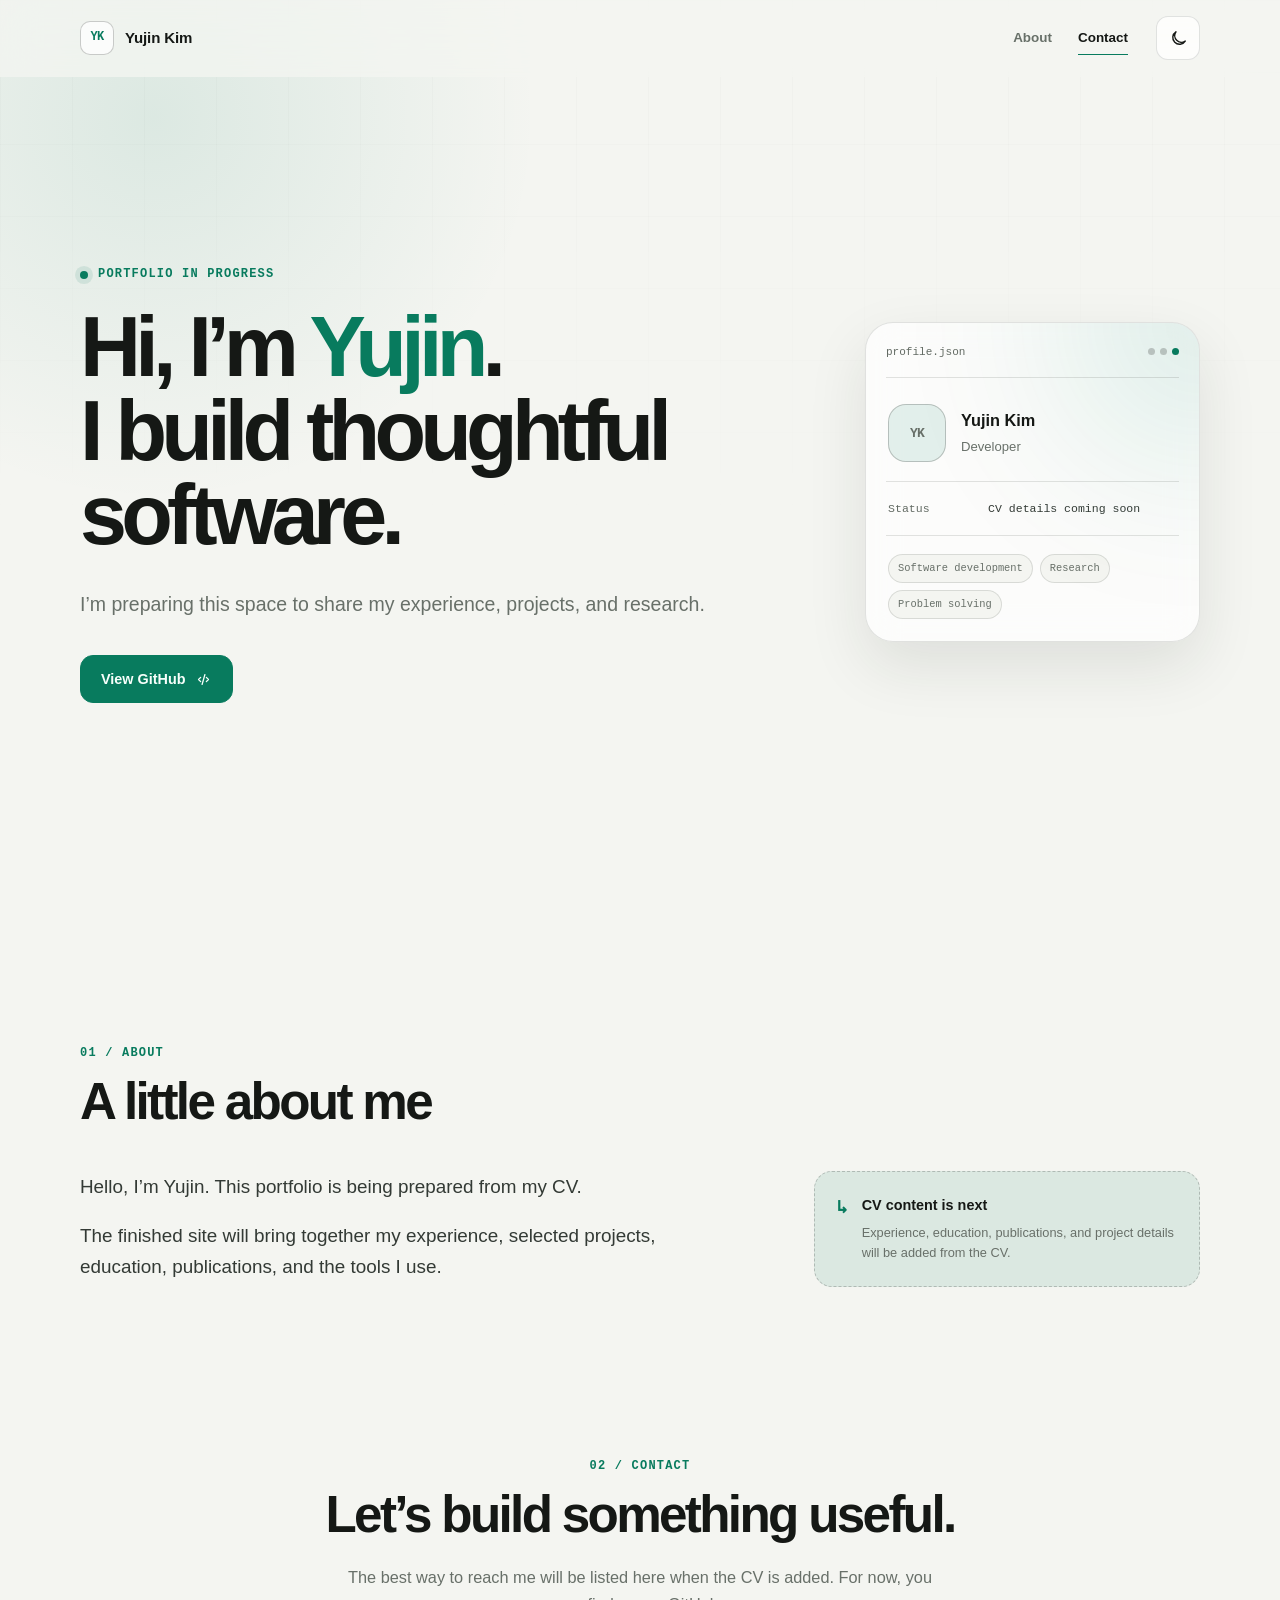
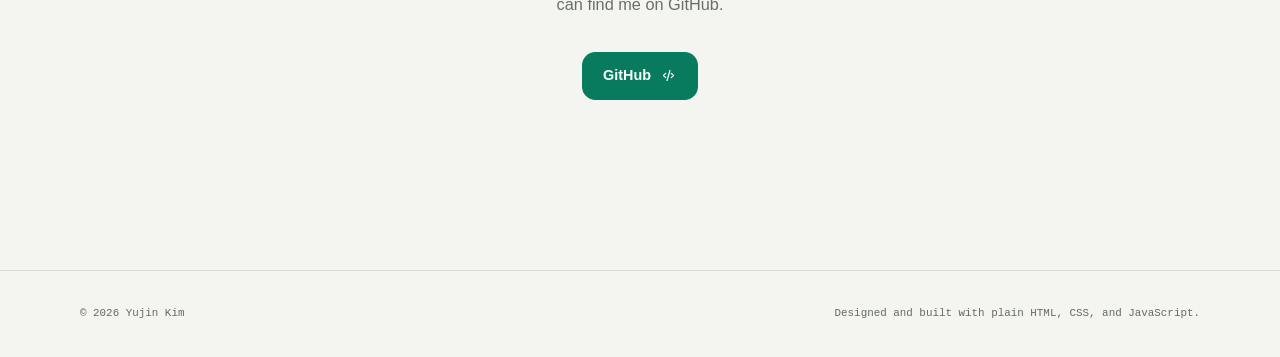
==== index.html @ a3bf61cd "Build responsive personal portfolio" ====
<!doctype html>
<html lang="en">
  <head>
    <meta charset="UTF-8" />
    <meta name="viewport" content="width=device-width, initial-scale=1" />
    <meta name="color-scheme" content="light dark" />
    <meta
      name="description"
      content="Yujin Kim's personal portfolio — experience, projects, and selected work."
    />
    <meta name="theme-color" content="#0b0d10" />
    <meta property="og:type" content="website" />
    <meta property="og:title" content="Yujin Kim — Developer Portfolio" />
    <meta
      property="og:description"
      content="Experience, projects, and selected work by Yujin Kim."
    />
    <link
      rel="canonical"
      href="https://kimyujin1005.github.io/"
    />
    <link rel="icon" href="assets/favicon.svg" type="image/svg+xml" />
    <link rel="alternate icon" href="assets/favicon.ico" sizes="any" />
    <link rel="stylesheet" href="styles.css" />
    <title>Yujin Kim — Developer Portfolio</title>

    <script>
      (() => {
        let savedTheme = null;
        try {
          savedTheme = localStorage.getItem("portfolio-theme");
        } catch {
          // Storage can be unavailable in strict privacy modes.
        }
        const systemTheme = window.matchMedia("(prefers-color-scheme: dark)").matches
          ? "dark"
          : "light";
        document.documentElement.dataset.theme = savedTheme || systemTheme;
      })();
    </script>
    <script src="content/profile.js" defer></script>
    <script src="script.js" defer></script>
  </head>

  <body>
    <a class="skip-link" href="#main-content">Skip to content</a>

    <header class="site-header" data-header>
      <nav class="nav shell" aria-label="Primary navigation">
        <a class="brand" href="#top" aria-label="Go to the top">
          <span class="brand-mark" aria-hidden="true" data-initials>YK</span>
          <span class="brand-name" data-name>Yujin Kim</span>
        </a>

        <div class="nav-desktop" aria-label="Page sections" data-nav-desktop></div>

        <div class="nav-actions">
          <button
            class="icon-button theme-toggle"
            type="button"
            aria-label="Switch color theme"
            title="Switch color theme"
            data-theme-toggle
          >
            <svg class="theme-icon theme-icon-sun" viewBox="0 0 24 24" aria-hidden="true">
              <circle cx="12" cy="12" r="3.5"></circle>
              <path d="M12 2v2M12 20v2M4.93 4.93l1.42 1.42M17.66 17.66l1.41 1.41M2 12h2M20 12h2M4.93 19.07l1.42-1.42M17.66 6.34l1.41-1.41"></path>
            </svg>
            <svg class="theme-icon theme-icon-moon" viewBox="0 0 24 24" aria-hidden="true">
              <path d="M20.5 15.2A8.4 8.4 0 0 1 8.8 3.5 8.5 8.5 0 1 0 20.5 15.2Z"></path>
            </svg>
          </button>

          <button
            class="icon-button menu-toggle"
            type="button"
            aria-expanded="false"
            aria-controls="mobile-menu"
            aria-label="Open menu"
            data-menu-toggle
          >
            <span></span>
            <span></span>
          </button>
        </div>
      </nav>

      <div class="mobile-menu" id="mobile-menu" data-mobile-menu hidden>
        <nav class="mobile-menu-inner shell" aria-label="Mobile navigation" data-nav-mobile></nav>
      </div>
    </header>

    <main id="main-content">
      <section class="hero shell" id="top" aria-labelledby="hero-title">
        <div class="hero-copy reveal">
          <p class="eyebrow"><span class="status-dot" aria-hidden="true"></span><span data-status>Portfolio in progress</span></p>
          <h1 id="hero-title">
            Hi, I’m <span class="accent" data-first-name>Yujin</span>.<br />
            <span data-headline>I build thoughtful software.</span>
          </h1>
          <p class="hero-intro" data-intro>
            I’m preparing this space to share my experience, projects, and research.
          </p>
          <div class="hero-actions" data-hero-actions></div>
        </div>

        <aside class="profile-card reveal" aria-label="Quick profile">
          <div class="profile-card-topline">
            <span>profile.json</span>
            <span class="window-dots" aria-hidden="true"><i></i><i></i><i></i></span>
          </div>
          <div class="profile-identity">
            <div class="avatar-shell" data-avatar-shell>
              <img data-avatar alt="" />
              <span class="avatar-monogram" data-initials>YK</span>
            </div>
            <div>
              <strong data-name>Yujin Kim</strong>
              <span data-role>Developer</span>
            </div>
          </div>
          <dl class="profile-facts" data-profile-facts></dl>
          <div class="profile-stack" data-focus-list></div>
        </aside>
      </section>

      <section class="section shell reveal" id="about" aria-labelledby="about-title">
        <div class="section-heading">
          <p class="section-index">01 / About</p>
          <h2 id="about-title">A little about me</h2>
        </div>
        <div class="about-grid">
          <div class="prose" data-about></div>
          <div class="draft-card" data-draft-card>
            <span class="draft-card-icon" aria-hidden="true">↳</span>
            <div>
              <strong>CV content is next</strong>
              <p>Experience, education, publications, and project details will be added from the CV.</p>
            </div>
          </div>
        </div>
      </section>

      <section class="section shell reveal" id="experience" aria-labelledby="experience-title" data-optional-section hidden>
        <div class="section-heading">
          <p class="section-index">02 / Experience</p>
          <h2 id="experience-title">Where I’ve worked</h2>
        </div>
        <div class="timeline" data-experience></div>
      </section>

      <section class="section shell reveal" id="projects" aria-labelledby="projects-title" data-optional-section hidden>
        <div class="section-heading section-heading-row">
          <div>
            <p class="section-index">03 / Projects</p>
            <h2 id="projects-title">Selected work</h2>
          </div>
          <a class="text-link" data-all-projects hidden>View GitHub <span aria-hidden="true">↗</span></a>
        </div>
        <div class="project-grid" data-projects></div>
      </section>

      <section class="section shell reveal" id="skills" aria-labelledby="skills-title" data-optional-section hidden>
        <div class="section-heading">
          <p class="section-index">04 / Skills</p>
          <h2 id="skills-title">Tools I work with</h2>
        </div>
        <div class="skill-grid" data-skills></div>
      </section>

      <section class="section shell reveal" id="education" aria-labelledby="education-title" data-optional-section hidden>
        <div class="section-heading">
          <p class="section-index">05 / Education</p>
          <h2 id="education-title">Education</h2>
        </div>
        <div class="compact-list" data-education></div>
      </section>

      <section class="section shell reveal" id="publications" aria-labelledby="publications-title" data-optional-section hidden>
        <div class="section-heading">
          <p class="section-index">06 / Publications</p>
          <h2 id="publications-title">Publications</h2>
        </div>
        <ol class="publication-list" data-publications></ol>
      </section>

      <section class="section shell reveal" id="honors" aria-labelledby="honors-title" data-optional-section hidden>
        <div class="section-heading">
          <p class="section-index">07 / Honors</p>
          <h2 id="honors-title">Honors &amp; awards</h2>
        </div>
        <div class="compact-list" data-honors></div>
      </section>

      <section class="section contact-section shell reveal" id="contact" aria-labelledby="contact-title">
        <p class="section-index">08 / Contact</p>
        <h2 id="contact-title">Let’s build something useful.</h2>
        <p data-contact-copy>
          The best way to reach me will be listed here when the CV is added. For now, you can find me on GitHub.
        </p>
        <div class="contact-actions" data-contact-actions></div>
      </section>
    </main>

    <footer class="site-footer">
      <div class="shell footer-inner">
        <p>© <span data-year></span> <span data-name>Yujin Kim</span></p>
        <p>Designed and built with plain HTML, CSS, and JavaScript.</p>
      </div>
    </footer>

    <noscript>
      <div class="noscript-note">This portfolio needs JavaScript enabled to load its CV content.</div>
    </noscript>
  </body>
</html>
---- styles.css ----
:root {
  --bg: #f4f5f1;
  --bg-elevated: #ffffff;
  --surface: rgba(255, 255, 255, 0.72);
  --surface-hover: rgba(255, 255, 255, 0.96);
  --text: #151815;
  --text-soft: #333a35;
  --muted: #687069;
  --faint: #626a63;
  --border: rgba(21, 24, 21, 0.12);
  --border-strong: rgba(21, 24, 21, 0.22);
  --accent: #087b5e;
  --accent-soft: rgba(8, 123, 94, 0.1);
  --accent-contrast: #f7fffb;
  --header: rgba(244, 245, 241, 0.78);
  --shadow: 0 24px 60px rgba(26, 39, 32, 0.1);
  --shadow-soft: 0 12px 36px rgba(26, 39, 32, 0.07);
  --radius-lg: 28px;
  --radius-md: 18px;
  --radius-sm: 12px;
  --header-height: 76px;
  --shell: 1120px;
}

html[data-theme="dark"] {
  --bg: #0b0d10;
  --bg-elevated: #11151a;
  --surface: rgba(18, 22, 27, 0.74);
  --surface-hover: rgba(23, 28, 34, 0.96);
  --text: #f1f4ef;
  --text-soft: #d0d6cf;
  --muted: #969f98;
  --faint: #9ba59d;
  --border: rgba(241, 244, 239, 0.11);
  --border-strong: rgba(241, 244, 239, 0.2);
  --accent: #73dcad;
  --accent-soft: rgba(115, 220, 173, 0.11);
  --accent-contrast: #07130e;
  --header: rgba(11, 13, 16, 0.78);
  --shadow: 0 24px 70px rgba(0, 0, 0, 0.38);
  --shadow-soft: 0 14px 40px rgba(0, 0, 0, 0.24);
}

*,
*::before,
*::after {
  box-sizing: border-box;
}

html {
  scroll-behavior: smooth;
  scroll-padding-top: calc(var(--header-height) + 28px);
}

body {
  min-width: 320px;
  margin: 0;
  overflow-x: hidden;
  background:
    radial-gradient(circle at 12% 6%, var(--accent-soft), transparent 24rem),
    var(--bg);
  color: var(--text);
  font-family:
    Inter, ui-sans-serif, -apple-system, BlinkMacSystemFont, "Segoe UI", sans-serif;
  font-size: 16px;
  line-height: 1.65;
  text-rendering: optimizeLegibility;
  -webkit-font-smoothing: antialiased;
}

body::before {
  position: fixed;
  z-index: -1;
  inset: 0;
  background-image:
    linear-gradient(var(--border) 1px, transparent 1px),
    linear-gradient(90deg, var(--border) 1px, transparent 1px);
  background-size: 72px 72px;
  content: "";
  opacity: 0.17;
  pointer-events: none;
  -webkit-mask-image: linear-gradient(to bottom, black, transparent 64%);
  mask-image: linear-gradient(to bottom, black, transparent 64%);
}

button,
a {
  -webkit-tap-highlight-color: transparent;
}

button {
  color: inherit;
  font: inherit;
}

a {
  color: inherit;
}

img {
  display: block;
  max-width: 100%;
}

[hidden] {
  display: none !important;
}

::selection {
  background: var(--accent);
  color: var(--accent-contrast);
}

:focus-visible {
  outline: 3px solid var(--accent);
  outline-offset: 4px;
}

.shell {
  width: min(calc(100% - 48px), var(--shell));
  margin-inline: auto;
}

.skip-link {
  position: fixed;
  z-index: 1000;
  top: 12px;
  left: 12px;
  padding: 10px 14px;
  border-radius: 8px;
  background: var(--text);
  color: var(--bg);
  font-weight: 700;
  text-decoration: none;
  transform: translateY(-160%);
  transition: transform 160ms ease;
}

.skip-link:focus {
  transform: translateY(0);
}

.site-header {
  position: fixed;
  z-index: 100;
  top: 0;
  right: 0;
  left: 0;
  border-bottom: 1px solid transparent;
  background: var(--header);
  backdrop-filter: blur(18px) saturate(140%);
  transition:
    border-color 180ms ease,
    box-shadow 180ms ease;
}

.site-header.is-scrolled {
  border-color: var(--border);
  box-shadow: 0 8px 30px rgba(0, 0, 0, 0.04);
}

.nav {
  display: flex;
  height: var(--header-height);
  align-items: center;
  justify-content: space-between;
  gap: 28px;
}

.brand {
  display: inline-flex;
  min-width: max-content;
  align-items: center;
  gap: 11px;
  font-size: 0.94rem;
  font-weight: 760;
  letter-spacing: -0.01em;
  text-decoration: none;
}

.brand-mark {
  display: grid;
  width: 34px;
  height: 34px;
  place-items: center;
  border: 1px solid var(--border-strong);
  border-radius: 10px;
  background: var(--surface);
  color: var(--accent);
  font-family: "SFMono-Regular", Consolas, "Liberation Mono", monospace;
  font-size: 0.75rem;
  letter-spacing: -0.06em;
}

.nav-desktop {
  display: flex;
  margin-left: auto;
  align-items: center;
  gap: 26px;
}

.nav-link {
  position: relative;
  padding: 8px 0;
  color: var(--muted);
  font-size: 0.84rem;
  font-weight: 650;
  text-decoration: none;
  transition: color 160ms ease;
}

.nav-link::after {
  position: absolute;
  right: 0;
  bottom: 2px;
  left: 0;
  height: 1px;
  background: var(--accent);
  content: "";
  transform: scaleX(0);
  transition: transform 180ms ease;
}

.nav-link:hover,
.nav-link.is-active {
  color: var(--text);
}

.nav-link.is-active::after {
  transform: scaleX(1);
}

.nav-actions {
  display: flex;
  align-items: center;
  gap: 8px;
}

.icon-button {
  display: grid;
  width: 44px;
  height: 44px;
  flex: 0 0 auto;
  place-items: center;
  border: 1px solid var(--border);
  border-radius: 12px;
  background: var(--surface);
  cursor: pointer;
  transition:
    border-color 160ms ease,
    background 160ms ease,
    transform 160ms ease;
}

.icon-button:hover {
  border-color: var(--border-strong);
  background: var(--surface-hover);
  transform: translateY(-1px);
}

.theme-icon {
  width: 19px;
  height: 19px;
  fill: none;
  stroke: currentColor;
  stroke-linecap: round;
  stroke-linejoin: round;
  stroke-width: 1.8;
}

.theme-icon-sun,
html[data-theme="dark"] .theme-icon-moon {
  display: none;
}

html[data-theme="dark"] .theme-icon-sun {
  display: block;
}

.menu-toggle {
  display: none;
  align-content: center;
  gap: 6px;
}

.menu-toggle span {
  display: block;
  width: 18px;
  height: 1.5px;
  background: currentColor;
  transition: transform 180ms ease;
}

.menu-toggle[aria-expanded="true"] span:first-child {
  transform: translateY(3.75px) rotate(45deg);
}

.menu-toggle[aria-expanded="true"] span:last-child {
  transform: translateY(-3.75px) rotate(-45deg);
}

.mobile-menu {
  border-top: 1px solid var(--border);
  border-bottom: 1px solid var(--border);
  background: var(--bg-elevated);
}

.mobile-menu-inner {
  display: grid;
  padding-block: 14px 20px;
}

.mobile-menu .nav-link {
  display: flex;
  min-height: 46px;
  align-items: center;
  border-bottom: 1px solid var(--border);
  font-size: 0.95rem;
}

.mobile-menu .nav-link:last-child {
  border-bottom: 0;
}

.mobile-menu .nav-link::after {
  display: none;
}

.hero {
  display: grid;
  min-height: 100svh;
  padding-top: calc(var(--header-height) + 76px);
  padding-bottom: 88px;
  align-items: center;
  grid-template-columns: minmax(0, 1.35fr) minmax(310px, 0.65fr);
  gap: clamp(44px, 7vw, 100px);
}

.eyebrow,
.section-index {
  margin: 0;
  color: var(--accent);
  font-family: "SFMono-Regular", Consolas, "Liberation Mono", monospace;
  font-size: 0.75rem;
  font-weight: 700;
  letter-spacing: 0.1em;
  text-transform: uppercase;
}

.eyebrow {
  display: inline-flex;
  margin-bottom: 22px;
  align-items: center;
  gap: 10px;
}

.status-dot {
  position: relative;
  width: 8px;
  height: 8px;
  border-radius: 999px;
  background: var(--accent);
  box-shadow: 0 0 0 5px var(--accent-soft);
}

.hero h1 {
  max-width: 850px;
  margin: 0;
  font-size: clamp(3rem, 6.6vw, 6rem);
  font-weight: 720;
  letter-spacing: -0.068em;
  line-height: 0.99;
}

.accent {
  color: var(--accent);
}

.hero-intro {
  max-width: 650px;
  margin: 30px 0 0;
  color: var(--muted);
  font-size: clamp(1.03rem, 1.8vw, 1.22rem);
  line-height: 1.75;
}

.hero-actions,
.contact-actions {
  display: flex;
  margin-top: 34px;
  flex-wrap: wrap;
  gap: 12px;
}

.button {
  display: inline-flex;
  min-height: 48px;
  padding: 0 20px;
  align-items: center;
  justify-content: center;
  gap: 9px;
  border: 1px solid var(--accent);
  border-radius: 13px;
  background: var(--accent);
  color: var(--accent-contrast);
  font-size: 0.9rem;
  font-weight: 740;
  text-decoration: none;
  transition:
    transform 160ms ease,
    box-shadow 160ms ease,
    background 160ms ease;
}

.button:hover {
  box-shadow: 0 10px 26px var(--accent-soft);
  transform: translateY(-2px);
}

.button-secondary {
  border-color: var(--border-strong);
  background: var(--surface);
  color: var(--text);
}

.button svg,
.text-link svg,
.project-link svg {
  width: 17px;
  height: 17px;
  fill: none;
  stroke: currentColor;
  stroke-linecap: round;
  stroke-linejoin: round;
  stroke-width: 1.8;
}

.profile-card {
  position: relative;
  overflow: hidden;
  padding: 20px;
  border: 1px solid var(--border);
  border-radius: var(--radius-lg);
  background: var(--surface);
  box-shadow: var(--shadow);
  backdrop-filter: blur(16px);
}

.profile-card::before {
  position: absolute;
  top: -120px;
  right: -120px;
  width: 240px;
  height: 240px;
  border-radius: 50%;
  background: var(--accent);
  content: "";
  filter: blur(100px);
  opacity: 0.18;
}

.profile-card-topline {
  position: relative;
  display: flex;
  padding-bottom: 16px;
  align-items: center;
  justify-content: space-between;
  border-bottom: 1px solid var(--border);
  color: var(--faint);
  font-family: "SFMono-Regular", Consolas, "Liberation Mono", monospace;
  font-size: 0.69rem;
}

.window-dots {
  display: flex;
  gap: 5px;
}

.window-dots i {
  width: 7px;
  height: 7px;
  border-radius: 50%;
  background: var(--border-strong);
}

.window-dots i:last-child {
  background: var(--accent);
}

.profile-identity {
  position: relative;
  display: flex;
  padding: 25px 2px 20px;
  align-items: center;
  gap: 15px;
}

.avatar-shell {
  position: relative;
  display: grid;
  width: 58px;
  height: 58px;
  flex: 0 0 auto;
  overflow: hidden;
  place-items: center;
  border: 1px solid var(--border-strong);
  border-radius: 18px;
  background: var(--accent-soft);
}

.avatar-shell img {
  position: absolute;
  inset: 0;
  width: 100%;
  height: 100%;
  object-fit: cover;
}

.avatar-shell img:not([src]),
.avatar-shell img[src=""] {
  display: none;
}

.avatar-monogram {
  color: var(--accent);
  font-family: "SFMono-Regular", Consolas, "Liberation Mono", monospace;
  font-weight: 800;
  letter-spacing: -0.06em;
}

.avatar-shell.has-image .avatar-monogram {
  display: none;
}

.profile-identity strong,
.profile-identity span {
  display: block;
}

.profile-identity strong {
  font-size: 1.02rem;
}

.profile-identity > div > span {
  margin-top: 2px;
  color: var(--muted);
  font-size: 0.82rem;
}

.profile-facts {
  display: grid;
  margin: 0;
  padding: 17px 2px;
  border-top: 1px solid var(--border);
  border-bottom: 1px solid var(--border);
  gap: 9px;
}

.profile-fact {
  display: grid;
  grid-template-columns: 86px minmax(0, 1fr);
  gap: 14px;
  font-family: "SFMono-Regular", Consolas, "Liberation Mono", monospace;
  font-size: 0.72rem;
}

.profile-fact dt {
  color: var(--faint);
}

.profile-fact dd {
  margin: 0;
  overflow-wrap: anywhere;
  color: var(--text-soft);
}

.profile-stack {
  display: flex;
  padding: 18px 2px 2px;
  flex-wrap: wrap;
  gap: 7px;
}

.tag {
  display: inline-flex;
  padding: 5px 9px;
  border: 1px solid var(--border);
  border-radius: 999px;
  background: var(--bg);
  color: var(--muted);
  font-family: "SFMono-Regular", Consolas, "Liberation Mono", monospace;
  font-size: 0.65rem;
}

.section {
  padding-top: clamp(88px, 12vw, 144px);
}

.section-heading {
  margin-bottom: 42px;
}

.section-heading-row {
  display: flex;
  align-items: end;
  justify-content: space-between;
  gap: 24px;
}

.section-heading h2,
.contact-section h2 {
  margin: 10px 0 0;
  font-size: clamp(2rem, 4vw, 3.25rem);
  font-weight: 700;
  letter-spacing: -0.052em;
  line-height: 1.08;
}

.text-link,
.project-link {
  display: inline-flex;
  padding-block: 4px;
  align-items: center;
  gap: 5px;
  color: var(--text-soft);
  font-size: 0.85rem;
  font-weight: 700;
  text-underline-offset: 4px;
}

.text-link:hover,
.project-link:hover {
  color: var(--accent);
}

.about-grid {
  display: grid;
  grid-template-columns: minmax(0, 1.25fr) minmax(280px, 0.75fr);
  gap: clamp(34px, 7vw, 92px);
}

.prose {
  color: var(--text-soft);
  font-size: clamp(1.03rem, 1.8vw, 1.18rem);
}

.prose p {
  margin: 0 0 18px;
}

.prose p:last-child {
  margin-bottom: 0;
}

.draft-card {
  display: flex;
  height: fit-content;
  padding: 22px;
  border: 1px dashed var(--border-strong);
  border-radius: var(--radius-md);
  background: var(--accent-soft);
  gap: 14px;
}

.draft-card-icon {
  color: var(--accent);
  font-family: monospace;
  font-size: 1.15rem;
  font-weight: 800;
}

.draft-card strong {
  display: block;
  margin-bottom: 5px;
  font-size: 0.9rem;
}

.draft-card p {
  margin: 0;
  color: var(--muted);
  font-size: 0.8rem;
  line-height: 1.6;
}

.timeline {
  position: relative;
  display: grid;
  gap: 0;
}

.timeline::before {
  position: absolute;
  top: 12px;
  bottom: 12px;
  left: 152px;
  width: 1px;
  background: var(--border);
  content: "";
}

.timeline-item {
  position: relative;
  display: grid;
  padding: 0 0 54px;
  grid-template-columns: 128px minmax(0, 1fr);
  gap: 48px;
}

.timeline-item:last-child {
  padding-bottom: 0;
}

.timeline-date {
  padding-top: 4px;
  color: var(--faint);
  font-family: "SFMono-Regular", Consolas, "Liberation Mono", monospace;
  font-size: 0.72rem;
  text-align: right;
}

.timeline-content::before {
  position: absolute;
  top: 7px;
  left: 147px;
  width: 11px;
  height: 11px;
  border: 3px solid var(--bg);
  border-radius: 50%;
  background: var(--accent);
  box-shadow: 0 0 0 1px var(--accent);
  content: "";
}

.timeline-heading {
  display: flex;
  align-items: baseline;
  flex-wrap: wrap;
  gap: 7px;
}

.timeline-heading h3 {
  margin: 0;
  font-size: 1.08rem;
  letter-spacing: -0.02em;
}

.timeline-heading a {
  color: var(--accent);
  font-weight: 680;
  text-underline-offset: 4px;
}

.timeline-location {
  margin: 5px 0 0;
  color: var(--faint);
  font-size: 0.78rem;
}

.timeline-description {
  margin: 14px 0 0;
  color: var(--muted);
  font-size: 0.92rem;
}

.bullet-list {
  margin: 14px 0 0;
  padding: 0;
  list-style: none;
}

.bullet-list li {
  position: relative;
  margin-top: 7px;
  padding-left: 18px;
  color: var(--muted);
  font-size: 0.88rem;
}

.bullet-list li::before {
  position: absolute;
  top: 0;
  left: 0;
  color: var(--accent);
  content: "›";
  font-weight: 800;
}

.project-grid {
  display: grid;
  grid-template-columns: repeat(2, minmax(0, 1fr));
  gap: 18px;
}

.project-card {
  display: flex;
  min-height: 280px;
  padding: 26px;
  flex-direction: column;
  border: 1px solid var(--border);
  border-radius: var(--radius-md);
  background: var(--surface);
  box-shadow: var(--shadow-soft);
  transition:
    border-color 180ms ease,
    background 180ms ease,
    transform 180ms ease;
}

.project-card:hover {
  border-color: var(--border-strong);
  background: var(--surface-hover);
  transform: translateY(-4px);
}

.project-card-topline {
  display: flex;
  align-items: center;
  justify-content: space-between;
  gap: 16px;
}

.project-number {
  color: var(--accent);
  font-family: "SFMono-Regular", Consolas, "Liberation Mono", monospace;
  font-size: 0.74rem;
  font-weight: 700;
}

.project-links {
  display: flex;
  gap: 13px;
}

.project-link {
  color: var(--muted);
  text-decoration: none;
}

.project-card h3 {
  margin: 32px 0 10px;
  font-size: 1.28rem;
  letter-spacing: -0.025em;
}

.project-card p {
  margin: 0 0 28px;
  color: var(--muted);
  font-size: 0.88rem;
}

.project-tech {
  display: flex;
  margin-top: auto;
  padding: 0;
  flex-wrap: wrap;
  gap: 7px 13px;
  color: var(--faint);
  font-family: "SFMono-Regular", Consolas, "Liberation Mono", monospace;
  font-size: 0.67rem;
  list-style: none;
}

.skill-grid {
  display: grid;
  grid-template-columns: repeat(3, minmax(0, 1fr));
  gap: 16px;
}

.skill-group {
  padding: 22px;
  border-top: 1px solid var(--border-strong);
  background: linear-gradient(to bottom, var(--surface), transparent);
}

.skill-group h3 {
  margin: 0 0 14px;
  font-size: 0.83rem;
  letter-spacing: 0.01em;
}

.skill-group ul {
  display: flex;
  margin: 0;
  padding: 0;
  flex-wrap: wrap;
  gap: 7px;
  list-style: none;
}

.compact-list {
  border-top: 1px solid var(--border);
}

.compact-item {
  display: grid;
  padding: 26px 0;
  align-items: start;
  border-bottom: 1px solid var(--border);
  grid-template-columns: minmax(0, 1fr) auto;
  gap: 28px;
}

.compact-item h3 {
  margin: 0;
  font-size: 1.02rem;
  letter-spacing: -0.015em;
}

.compact-item p {
  margin: 6px 0 0;
  color: var(--muted);
  font-size: 0.86rem;
}

.compact-meta {
  color: var(--faint);
  font-family: "SFMono-Regular", Consolas, "Liberation Mono", monospace;
  font-size: 0.72rem;
  text-align: right;
}

.publication-list {
  margin: 0;
  padding: 0;
  border-top: 1px solid var(--border);
  counter-reset: publications;
  list-style: none;
}

.publication-item {
  display: grid;
  padding: 26px 0;
  align-items: start;
  border-bottom: 1px solid var(--border);
  counter-increment: publications;
  grid-template-columns: 44px minmax(0, 1fr) auto;
  gap: 20px;
}

.publication-item::before {
  color: var(--accent);
  content: counter(publications, decimal-leading-zero);
  font-family: "SFMono-Regular", Consolas, "Liberation Mono", monospace;
  font-size: 0.72rem;
}

.publication-item h3 {
  margin: 0;
  font-size: 1rem;
  line-height: 1.45;
}

.publication-item h3 a {
  text-decoration-thickness: 1px;
  text-underline-offset: 4px;
}

.publication-item p {
  margin: 6px 0 0;
  color: var(--muted);
  font-size: 0.82rem;
}

.publication-venue {
  color: var(--faint);
  font-family: "SFMono-Regular", Consolas, "Liberation Mono", monospace;
  font-size: 0.7rem;
  text-align: right;
}

.contact-section {
  max-width: 820px;
  padding-top: clamp(110px, 15vw, 170px);
  padding-bottom: clamp(110px, 15vw, 170px);
  text-align: center;
}

.contact-section .section-index {
  text-align: center;
}

.contact-section > p:not(.section-index) {
  max-width: 600px;
  margin: 22px auto 0;
  color: var(--muted);
  font-size: 1.02rem;
}

.contact-actions {
  justify-content: center;
}

.site-footer {
  border-top: 1px solid var(--border);
}

.footer-inner {
  display: flex;
  min-height: 86px;
  align-items: center;
  justify-content: space-between;
  gap: 20px;
  color: var(--faint);
  font-family: "SFMono-Regular", Consolas, "Liberation Mono", monospace;
  font-size: 0.68rem;
}

.footer-inner p {
  margin: 0;
}

.noscript-note {
  position: fixed;
  z-index: 200;
  right: 16px;
  bottom: 16px;
  left: 16px;
  padding: 14px 18px;
  border: 1px solid var(--border);
  border-radius: 12px;
  background: var(--bg-elevated);
  box-shadow: var(--shadow);
  text-align: center;
}

.js .reveal {
  opacity: 0;
  transform: translateY(18px);
  transition:
    opacity 600ms ease,
    transform 600ms ease;
}

.js .reveal.is-visible {
  opacity: 1;
  transform: translateY(0);
}

@media (max-width: 900px) {
  .nav-desktop {
    display: none;
  }

  .menu-toggle {
    display: grid;
  }

  .hero {
    min-height: auto;
    padding-top: calc(var(--header-height) + 84px);
    grid-template-columns: 1fr;
  }

  .hero-copy {
    max-width: 760px;
  }

  .profile-card {
    width: min(100%, 540px);
  }

  .skill-grid {
    grid-template-columns: repeat(2, minmax(0, 1fr));
  }
}

@media (max-width: 680px) {
  :root {
    --header-height: 68px;
  }

  .shell {
    width: min(calc(100% - 32px), var(--shell));
  }

  body::before {
    background-size: 48px 48px;
  }

  .brand-name {
    display: none;
  }

  .hero {
    padding-top: calc(var(--header-height) + 62px);
    padding-bottom: 42px;
    gap: 48px;
  }

  .hero h1 {
    font-size: clamp(2.65rem, 13vw, 4.2rem);
    letter-spacing: -0.062em;
  }

  .hero-intro {
    margin-top: 24px;
  }

  .hero-actions,
  .contact-actions {
    align-items: stretch;
  }

  .button {
    flex: 1 1 auto;
  }

  .section {
    padding-top: 88px;
  }

  .section-heading {
    margin-bottom: 30px;
  }

  .section-heading-row,
  .about-grid {
    align-items: start;
    grid-template-columns: 1fr;
  }

  .section-heading-row {
    display: grid;
  }

  .about-grid {
    display: grid;
    gap: 28px;
  }

  .timeline::before {
    left: 5px;
  }

  .timeline-item {
    padding: 0 0 44px 30px;
    grid-template-columns: 1fr;
    gap: 7px;
  }

  .timeline-date {
    padding-top: 0;
    text-align: left;
  }

  .timeline-content::before {
    top: 5px;
    left: 0;
  }

  .project-grid,
  .skill-grid {
    grid-template-columns: 1fr;
  }

  .project-card {
    min-height: 250px;
  }

  .compact-item {
    grid-template-columns: 1fr;
    gap: 10px;
  }

  .compact-meta {
    text-align: left;
  }

  .publication-item {
    grid-template-columns: 32px minmax(0, 1fr);
  }

  .publication-venue {
    grid-column: 2;
    text-align: left;
  }

  .contact-section {
    text-align: left;
  }

  .contact-section .section-index {
    text-align: left;
  }

  .contact-section > p:not(.section-index) {
    margin-left: 0;
  }

  .contact-actions {
    justify-content: flex-start;
  }

  .footer-inner {
    padding-block: 22px;
    align-items: flex-start;
    flex-direction: column;
    justify-content: center;
    gap: 4px;
  }
}

@media (prefers-reduced-motion: reduce) {
  html {
    scroll-behavior: auto;
  }

  *,
  *::before,
  *::after {
    scroll-behavior: auto !important;
    transition-duration: 0.01ms !important;
    animation-duration: 0.01ms !important;
    animation-iteration-count: 1 !important;
  }
}
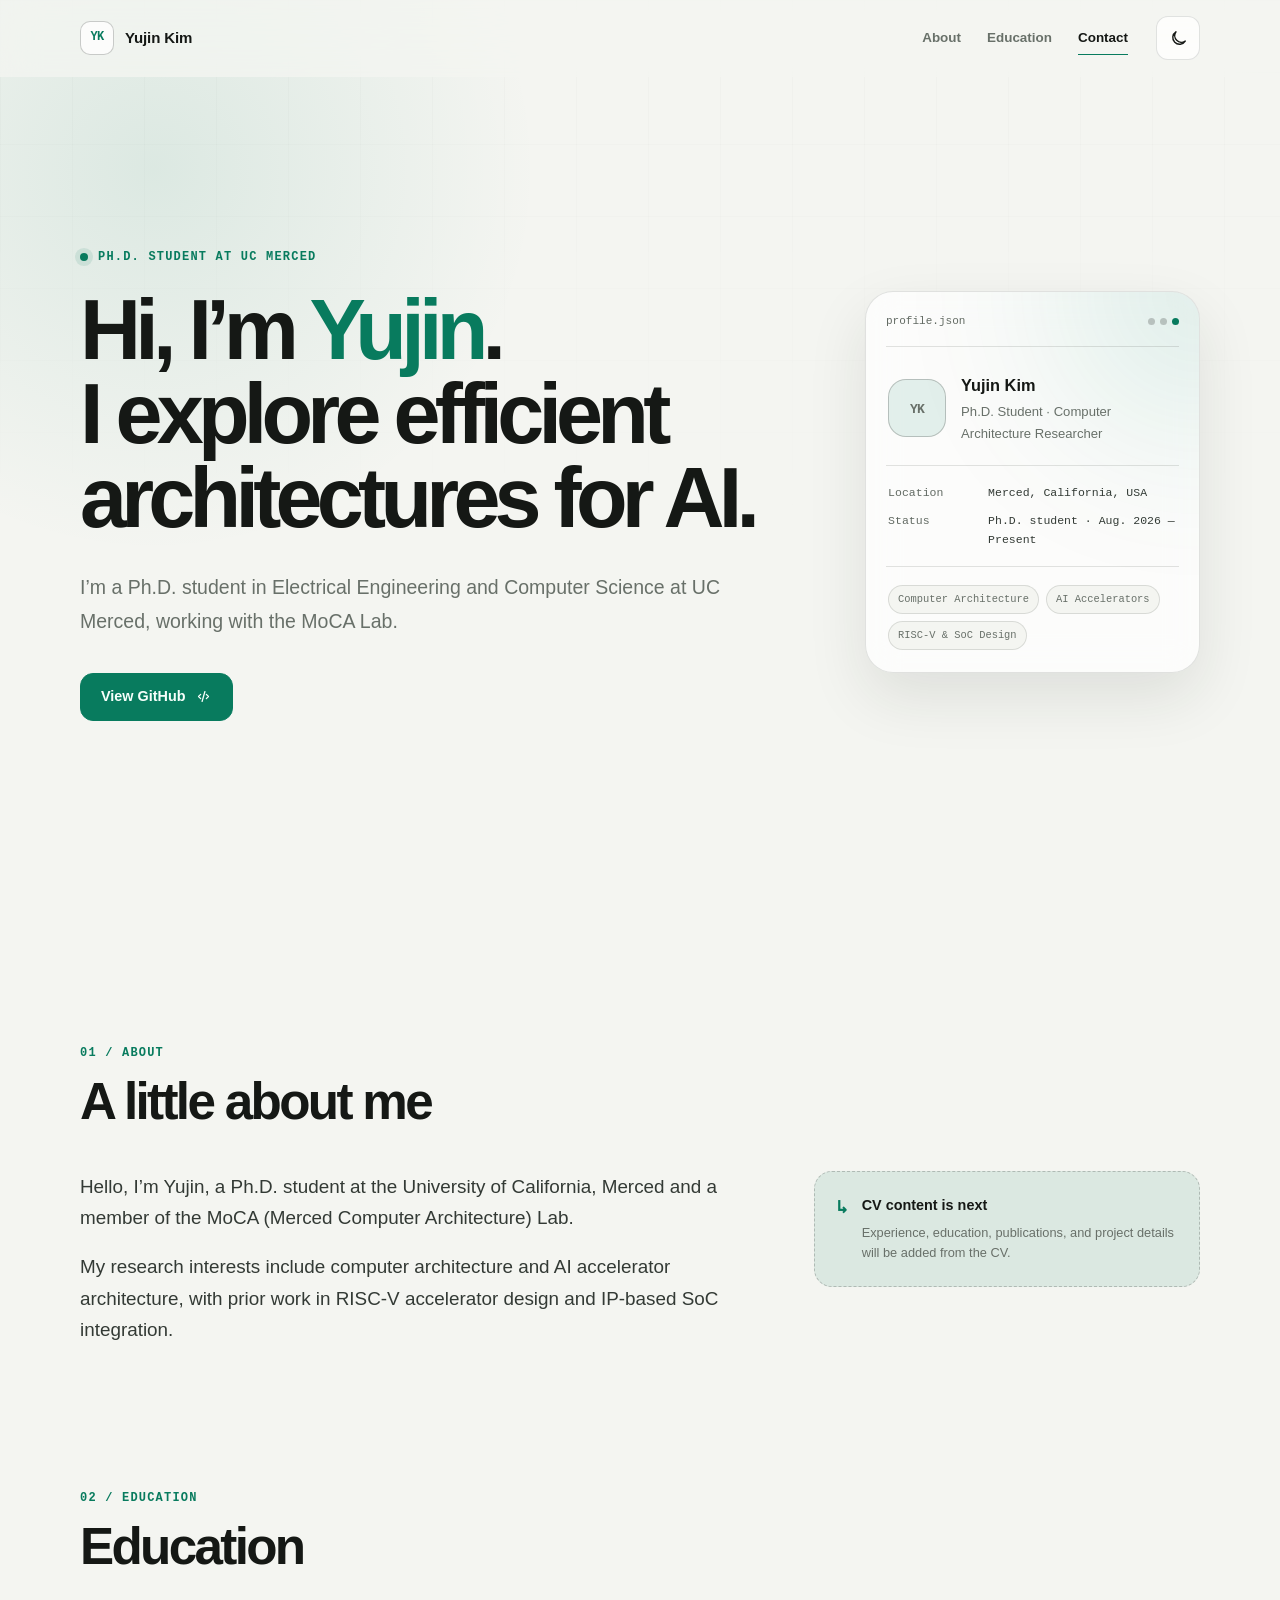
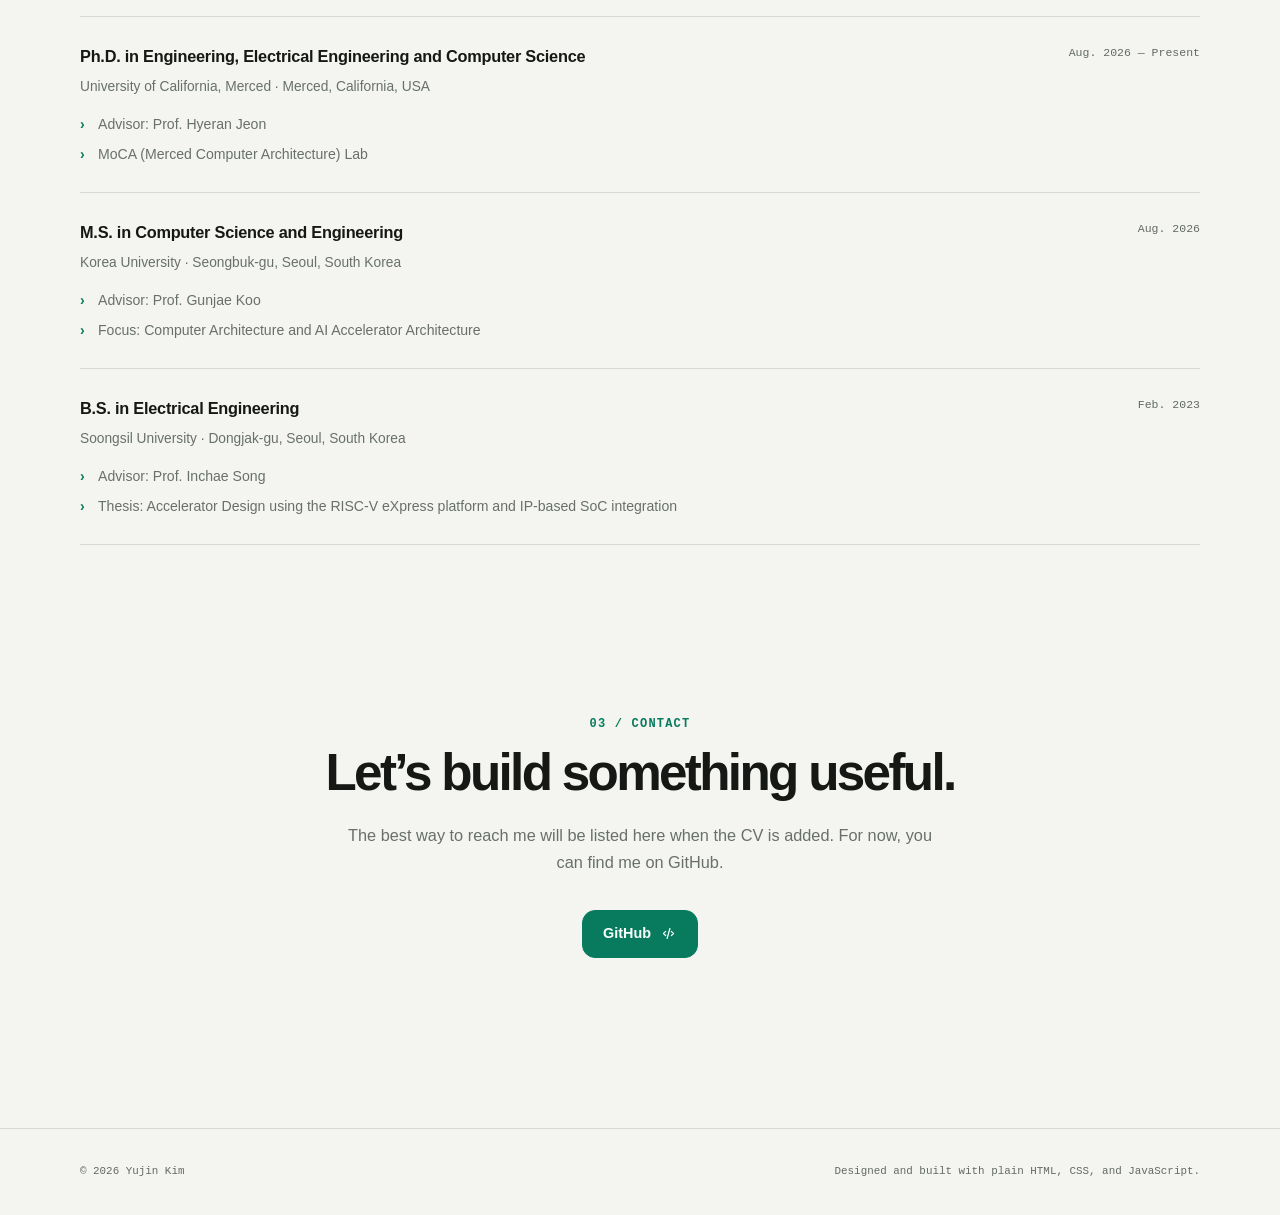
==== commit 923f16ed: "Refresh cached portfolio assets" ====
--- a/index.html
+++ b/index.html
@@ -21,7 +21,7 @@
     />
     <link rel="icon" href="assets/favicon.svg" type="image/svg+xml" />
     <link rel="alternate icon" href="assets/favicon.ico" sizes="any" />
-    <link rel="stylesheet" href="styles.css" />
+    <link rel="stylesheet" href="styles.css?v=20260912-1" />
     <title>Yujin Kim — Developer Portfolio</title>
 
     <script>
@@ -38,8 +38,8 @@
         document.documentElement.dataset.theme = savedTheme || systemTheme;
       })();
     </script>
-    <script src="content/profile.js" defer></script>
-    <script src="script.js" defer></script>
+    <script src="content/profile.js?v=20260912-1" defer></script>
+    <script src="script.js?v=20260912-1" defer></script>
   </head>
 
   <body>
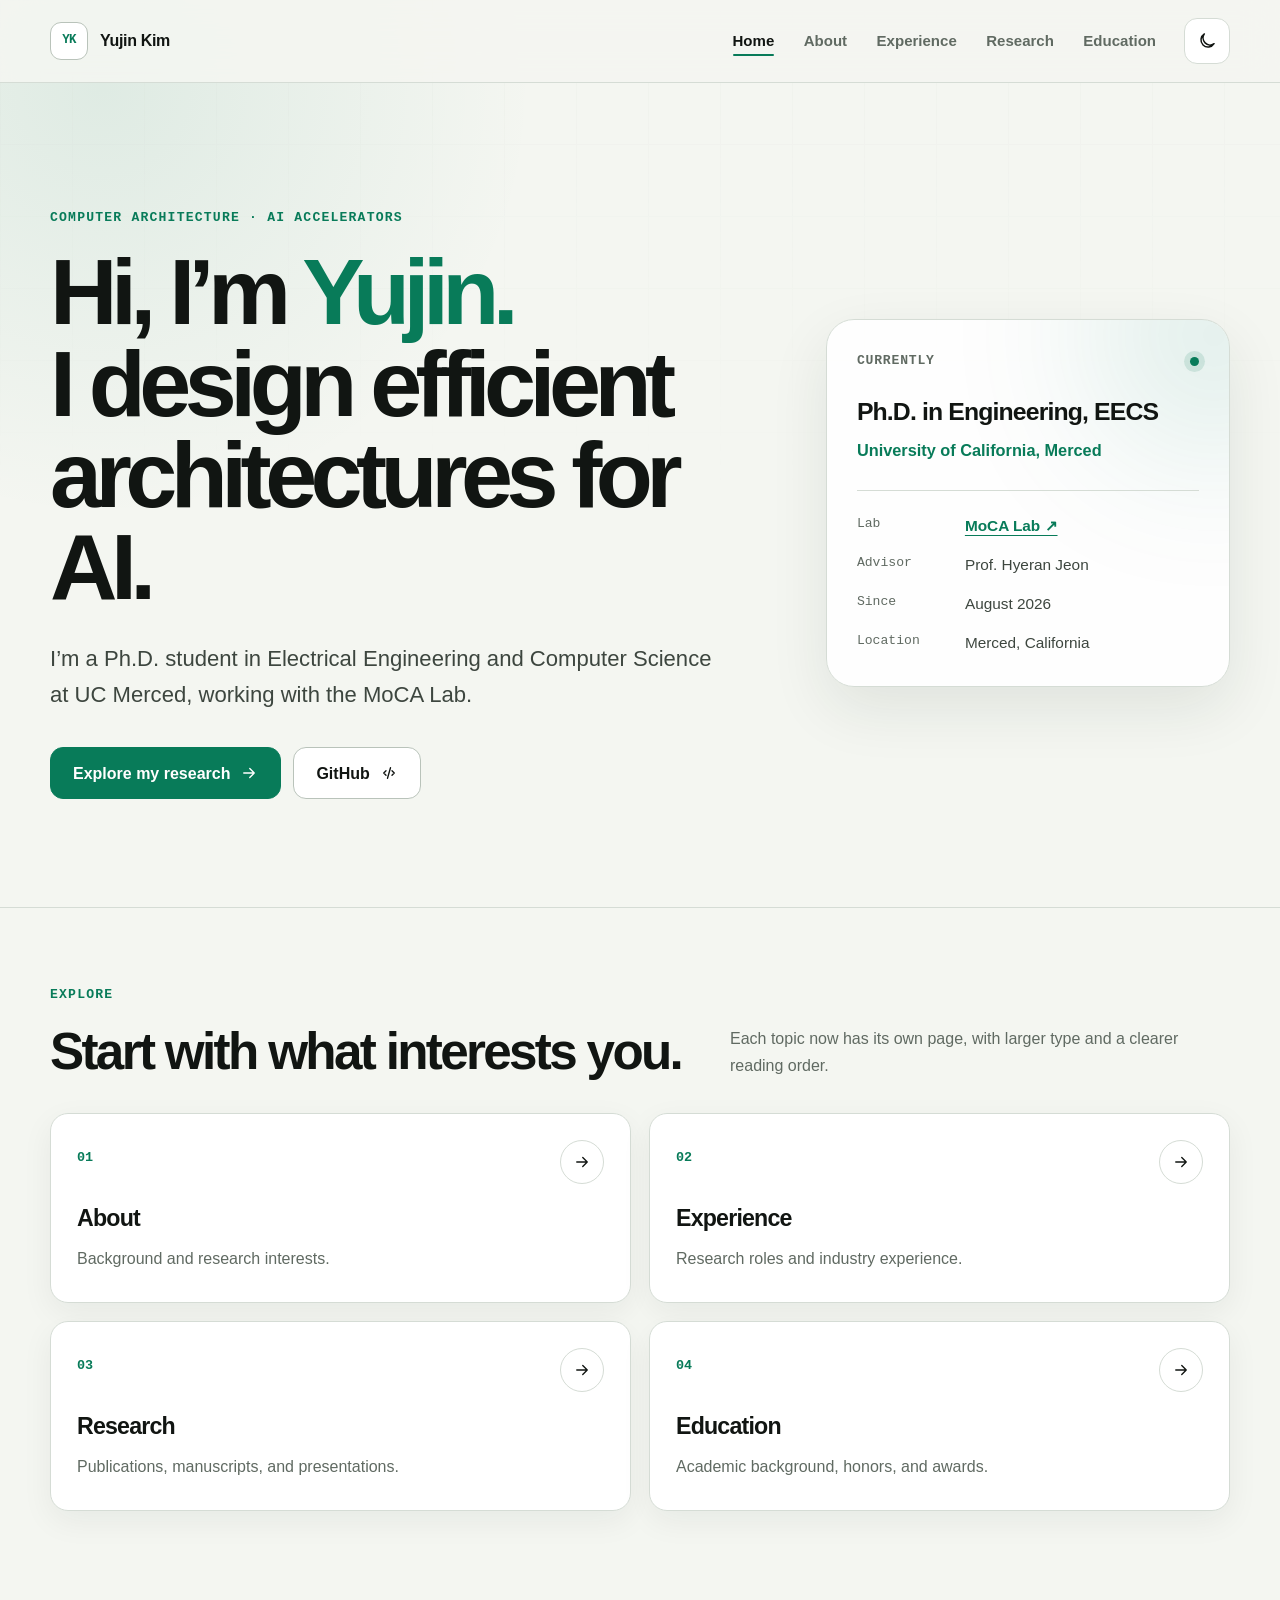
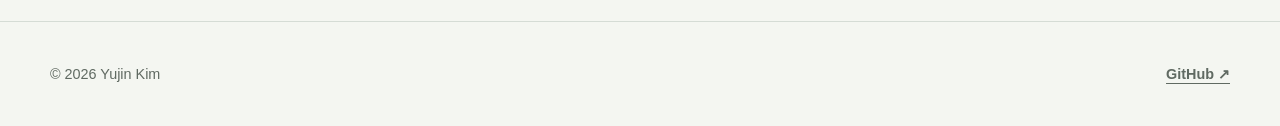
==== commit 2b698d02: "Restructure portfolio into focused pages" ====
--- a/index.html
+++ b/index.html
@@ -4,26 +4,22 @@
     <meta charset="UTF-8" />
     <meta name="viewport" content="width=device-width, initial-scale=1" />
     <meta name="color-scheme" content="light dark" />
+    <meta name="theme-color" content="#0a0d0f" />
     <meta
       name="description"
-      content="Yujin Kim's personal portfolio — experience, projects, and selected work."
+      content="Yujin Kim is a Ph.D. student at UC Merced researching computer architecture and AI accelerators."
     />
-    <meta name="theme-color" content="#0b0d10" />
     <meta property="og:type" content="website" />
-    <meta property="og:title" content="Yujin Kim — Developer Portfolio" />
+    <meta property="og:title" content="Yujin Kim — Computer Architecture Researcher" />
     <meta
       property="og:description"
-      content="Experience, projects, and selected work by Yujin Kim."
+      content="Research, experience, and academic background of Yujin Kim."
     />
-    <link
-      rel="canonical"
-      href="https://kimyujin1005.github.io/"
-    />
-    <link rel="icon" href="assets/favicon.svg" type="image/svg+xml" />
-    <link rel="alternate icon" href="assets/favicon.ico" sizes="any" />
-    <link rel="stylesheet" href="styles.css?v=20260912-1" />
-    <title>Yujin Kim — Developer Portfolio</title>
-
+    <link rel="canonical" href="https://kimyujin1005.github.io/" />
+    <link rel="icon" href="/assets/favicon.svg" type="image/svg+xml" />
+    <link rel="alternate icon" href="/assets/favicon.ico" sizes="any" />
+    <link rel="stylesheet" href="/styles.css?v=20260912-2" />
+    <title>Yujin Kim — Computer Architecture Researcher</title>
     <script>
       (() => {
         let savedTheme = null;
@@ -38,30 +34,26 @@
         document.documentElement.dataset.theme = savedTheme || systemTheme;
       })();
     </script>
-    <script src="content/profile.js?v=20260912-1" defer></script>
-    <script src="script.js?v=20260912-1" defer></script>
+    <script src="/script.js?v=20260912-2" defer></script>
   </head>
-
   <body>
     <a class="skip-link" href="#main-content">Skip to content</a>
 
-    <header class="site-header" data-header>
+    <header class="site-header">
       <nav class="nav shell" aria-label="Primary navigation">
-        <a class="brand" href="#top" aria-label="Go to the top">
-          <span class="brand-mark" aria-hidden="true" data-initials>YK</span>
-          <span class="brand-name" data-name>Yujin Kim</span>
+        <a class="brand" href="/" aria-label="Yujin Kim, home">
+          <span class="brand-mark" aria-hidden="true">YK</span>
+          <span class="brand-name">Yujin Kim</span>
         </a>
-
-        <div class="nav-desktop" aria-label="Page sections" data-nav-desktop></div>
-
+        <div class="nav-links">
+          <a class="nav-link" href="/" aria-current="page">Home</a>
+          <a class="nav-link" href="/about/">About</a>
+          <a class="nav-link" href="/experience/">Experience</a>
+          <a class="nav-link" href="/research/">Research</a>
+          <a class="nav-link" href="/education/">Education</a>
+        </div>
         <div class="nav-actions">
-          <button
-            class="icon-button theme-toggle"
-            type="button"
-            aria-label="Switch color theme"
-            title="Switch color theme"
-            data-theme-toggle
-          >
+          <button class="icon-button theme-toggle" type="button" aria-label="Switch color theme" data-theme-toggle>
             <svg class="theme-icon theme-icon-sun" viewBox="0 0 24 24" aria-hidden="true">
               <circle cx="12" cy="12" r="3.5"></circle>
               <path d="M12 2v2M12 20v2M4.93 4.93l1.42 1.42M17.66 17.66l1.41 1.41M2 12h2M20 12h2M4.93 19.07l1.42-1.42M17.66 6.34l1.41-1.41"></path>
@@ -70,147 +62,88 @@
               <path d="M20.5 15.2A8.4 8.4 0 0 1 8.8 3.5 8.5 8.5 0 1 0 20.5 15.2Z"></path>
             </svg>
           </button>
-
-          <button
-            class="icon-button menu-toggle"
-            type="button"
-            aria-expanded="false"
-            aria-controls="mobile-menu"
-            aria-label="Open menu"
-            data-menu-toggle
-          >
-            <span></span>
-            <span></span>
+          <button class="icon-button menu-toggle" type="button" aria-expanded="false" aria-controls="mobile-menu" aria-label="Open menu" data-menu-toggle>
+            <span></span><span></span>
           </button>
         </div>
       </nav>
-
       <div class="mobile-menu" id="mobile-menu" data-mobile-menu hidden>
-        <nav class="mobile-menu-inner shell" aria-label="Mobile navigation" data-nav-mobile></nav>
+        <nav class="mobile-menu-inner shell" aria-label="Mobile navigation">
+          <a class="nav-link" href="/" aria-current="page">Home</a>
+          <a class="nav-link" href="/about/">About</a>
+          <a class="nav-link" href="/experience/">Experience</a>
+          <a class="nav-link" href="/research/">Research</a>
+          <a class="nav-link" href="/education/">Education</a>
+        </nav>
       </div>
     </header>
 
     <main id="main-content">
-      <section class="hero shell" id="top" aria-labelledby="hero-title">
-        <div class="hero-copy reveal">
-          <p class="eyebrow"><span class="status-dot" aria-hidden="true"></span><span data-status>Portfolio in progress</span></p>
-          <h1 id="hero-title">
-            Hi, I’m <span class="accent" data-first-name>Yujin</span>.<br />
-            <span data-headline>I build thoughtful software.</span>
-          </h1>
-          <p class="hero-intro" data-intro>
-            I’m preparing this space to share my experience, projects, and research.
+      <section class="home-hero shell">
+        <div>
+          <p class="eyebrow">Computer Architecture · AI Accelerators</p>
+          <h1>Hi, I’m <span>Yujin.</span><br />I design efficient architectures for AI.</h1>
+          <p class="hero-lead">
+            I’m a Ph.D. student in Electrical Engineering and Computer Science at UC Merced, working with the MoCA Lab.
           </p>
-          <div class="hero-actions" data-hero-actions></div>
+          <div class="hero-actions">
+            <a class="button" href="/research/">
+              Explore my research
+              <svg viewBox="0 0 24 24" aria-hidden="true"><path d="M5 12h14M13 6l6 6-6 6"></path></svg>
+            </a>
+            <a class="button button-secondary" href="https://github.com/kimyujin1005" target="_blank" rel="noreferrer">
+              GitHub
+              <svg viewBox="0 0 24 24" aria-hidden="true"><path d="M8 9l-3 3 3 3M16 9l3 3-3 3M14 5l-4 14"></path></svg>
+            </a>
+          </div>
         </div>
 
-        <aside class="profile-card reveal" aria-label="Quick profile">
-          <div class="profile-card-topline">
-            <span>profile.json</span>
-            <span class="window-dots" aria-hidden="true"><i></i><i></i><i></i></span>
-          </div>
-          <div class="profile-identity">
-            <div class="avatar-shell" data-avatar-shell>
-              <img data-avatar alt="" />
-              <span class="avatar-monogram" data-initials>YK</span>
-            </div>
-            <div>
-              <strong data-name>Yujin Kim</strong>
-              <span data-role>Developer</span>
-            </div>
-          </div>
-          <dl class="profile-facts" data-profile-facts></dl>
-          <div class="profile-stack" data-focus-list></div>
+        <aside class="current-card" aria-labelledby="current-title">
+          <div class="current-label"><span>Currently</span><span class="status-dot" aria-hidden="true"></span></div>
+          <h2 id="current-title">Ph.D. in Engineering, EECS</h2>
+          <p class="current-institution">University of California, Merced</p>
+          <dl class="fact-list">
+            <div class="fact"><dt>Lab</dt><dd><a href="https://sites.ucmerced.edu/moca/" target="_blank" rel="noreferrer">MoCA Lab ↗</a></dd></div>
+            <div class="fact"><dt>Advisor</dt><dd>Prof. Hyeran Jeon</dd></div>
+            <div class="fact"><dt>Since</dt><dd>August 2026</dd></div>
+            <div class="fact"><dt>Location</dt><dd>Merced, California</dd></div>
+          </dl>
         </aside>
       </section>
 
-      <section class="section shell reveal" id="about" aria-labelledby="about-title">
-        <div class="section-heading">
-          <p class="section-index">01 / About</p>
-          <h2 id="about-title">A little about me</h2>
-        </div>
-        <div class="about-grid">
-          <div class="prose" data-about></div>
-          <div class="draft-card" data-draft-card>
-            <span class="draft-card-icon" aria-hidden="true">↳</span>
-            <div>
-              <strong>CV content is next</strong>
-              <p>Experience, education, publications, and project details will be added from the CV.</p>
-            </div>
+      <section class="route-section">
+        <div class="shell">
+          <div class="section-heading">
+            <div><p class="eyebrow">Explore</p><h2>Start with what interests you.</h2></div>
+            <p>Each topic now has its own page, with larger type and a clearer reading order.</p>
+          </div>
+          <div class="route-grid">
+            <a class="route-card" href="/about/">
+              <div><span class="route-number">01</span><h3>About</h3><p>Background and research interests.</p></div>
+              <span class="route-arrow" aria-hidden="true"><svg viewBox="0 0 24 24"><path d="M5 12h14M13 6l6 6-6 6"></path></svg></span>
+            </a>
+            <a class="route-card" href="/experience/">
+              <div><span class="route-number">02</span><h3>Experience</h3><p>Research roles and industry experience.</p></div>
+              <span class="route-arrow" aria-hidden="true"><svg viewBox="0 0 24 24"><path d="M5 12h14M13 6l6 6-6 6"></path></svg></span>
+            </a>
+            <a class="route-card" href="/research/">
+              <div><span class="route-number">03</span><h3>Research</h3><p>Publications, manuscripts, and presentations.</p></div>
+              <span class="route-arrow" aria-hidden="true"><svg viewBox="0 0 24 24"><path d="M5 12h14M13 6l6 6-6 6"></path></svg></span>
+            </a>
+            <a class="route-card" href="/education/">
+              <div><span class="route-number">04</span><h3>Education</h3><p>Academic background, honors, and awards.</p></div>
+              <span class="route-arrow" aria-hidden="true"><svg viewBox="0 0 24 24"><path d="M5 12h14M13 6l6 6-6 6"></path></svg></span>
+            </a>
           </div>
         </div>
-      </section>
-
-      <section class="section shell reveal" id="experience" aria-labelledby="experience-title" data-optional-section hidden>
-        <div class="section-heading">
-          <p class="section-index">02 / Experience</p>
-          <h2 id="experience-title">Where I’ve worked</h2>
-        </div>
-        <div class="timeline" data-experience></div>
-      </section>
-
-      <section class="section shell reveal" id="projects" aria-labelledby="projects-title" data-optional-section hidden>
-        <div class="section-heading section-heading-row">
-          <div>
-            <p class="section-index">03 / Projects</p>
-            <h2 id="projects-title">Selected work</h2>
-          </div>
-          <a class="text-link" data-all-projects hidden>View GitHub <span aria-hidden="true">↗</span></a>
-        </div>
-        <div class="project-grid" data-projects></div>
-      </section>
-
-      <section class="section shell reveal" id="skills" aria-labelledby="skills-title" data-optional-section hidden>
-        <div class="section-heading">
-          <p class="section-index">04 / Skills</p>
-          <h2 id="skills-title">Tools I work with</h2>
-        </div>
-        <div class="skill-grid" data-skills></div>
-      </section>
-
-      <section class="section shell reveal" id="education" aria-labelledby="education-title" data-optional-section hidden>
-        <div class="section-heading">
-          <p class="section-index">05 / Education</p>
-          <h2 id="education-title">Education</h2>
-        </div>
-        <div class="compact-list" data-education></div>
-      </section>
-
-      <section class="section shell reveal" id="publications" aria-labelledby="publications-title" data-optional-section hidden>
-        <div class="section-heading">
-          <p class="section-index">06 / Publications</p>
-          <h2 id="publications-title">Publications</h2>
-        </div>
-        <ol class="publication-list" data-publications></ol>
-      </section>
-
-      <section class="section shell reveal" id="honors" aria-labelledby="honors-title" data-optional-section hidden>
-        <div class="section-heading">
-          <p class="section-index">07 / Honors</p>
-          <h2 id="honors-title">Honors &amp; awards</h2>
-        </div>
-        <div class="compact-list" data-honors></div>
-      </section>
-
-      <section class="section contact-section shell reveal" id="contact" aria-labelledby="contact-title">
-        <p class="section-index">08 / Contact</p>
-        <h2 id="contact-title">Let’s build something useful.</h2>
-        <p data-contact-copy>
-          The best way to reach me will be listed here when the CV is added. For now, you can find me on GitHub.
-        </p>
-        <div class="contact-actions" data-contact-actions></div>
       </section>
     </main>
 
     <footer class="site-footer">
-      <div class="shell footer-inner">
-        <p>© <span data-year></span> <span data-name>Yujin Kim</span></p>
-        <p>Designed and built with plain HTML, CSS, and JavaScript.</p>
+      <div class="footer-inner shell">
+        <p>© 2026 Yujin Kim</p>
+        <div class="footer-links"><a href="https://github.com/kimyujin1005" target="_blank" rel="noreferrer">GitHub ↗</a></div>
       </div>
     </footer>
-
-    <noscript>
-      <div class="noscript-note">This portfolio needs JavaScript enabled to load its CV content.</div>
-    </noscript>
   </body>
 </html>
--- a/styles.css
+++ b/styles.css
@@ -1,44 +1,45 @@
 :root {
-  --bg: #f4f5f1;
-  --bg-elevated: #ffffff;
-  --surface: rgba(255, 255, 255, 0.72);
-  --surface-hover: rgba(255, 255, 255, 0.96);
-  --text: #151815;
-  --text-soft: #333a35;
-  --muted: #687069;
-  --faint: #626a63;
-  --border: rgba(21, 24, 21, 0.12);
-  --border-strong: rgba(21, 24, 21, 0.22);
-  --accent: #087b5e;
-  --accent-soft: rgba(8, 123, 94, 0.1);
-  --accent-contrast: #f7fffb;
-  --header: rgba(244, 245, 241, 0.78);
-  --shadow: 0 24px 60px rgba(26, 39, 32, 0.1);
-  --shadow-soft: 0 12px 36px rgba(26, 39, 32, 0.07);
+  --bg: #f4f6f1;
+  --surface: #ffffff;
+  --surface-soft: #e9eee8;
+  --surface-accent: #e2f3eb;
+  --text: #111512;
+  --text-soft: #3d463f;
+  --muted: #606a62;
+  --faint: #606a62;
+  --line: #d5dcd5;
+  --line-strong: #b9c3ba;
+  --accent: #087b59;
+  --accent-strong: #056346;
+  --on-accent: #ffffff;
+  --header: rgba(244, 246, 241, 0.9);
+  --shadow: 0 22px 60px rgba(24, 42, 31, 0.09);
+  --shadow-soft: 0 10px 32px rgba(24, 42, 31, 0.06);
   --radius-lg: 28px;
   --radius-md: 18px;
   --radius-sm: 12px;
-  --header-height: 76px;
-  --shell: 1120px;
+  --header-height: 82px;
+  --shell: 1180px;
+  --reading: 860px;
 }
 
 html[data-theme="dark"] {
-  --bg: #0b0d10;
-  --bg-elevated: #11151a;
-  --surface: rgba(18, 22, 27, 0.74);
-  --surface-hover: rgba(23, 28, 34, 0.96);
-  --text: #f1f4ef;
-  --text-soft: #d0d6cf;
-  --muted: #969f98;
-  --faint: #9ba59d;
-  --border: rgba(241, 244, 239, 0.11);
-  --border-strong: rgba(241, 244, 239, 0.2);
-  --accent: #73dcad;
-  --accent-soft: rgba(115, 220, 173, 0.11);
-  --accent-contrast: #07130e;
-  --header: rgba(11, 13, 16, 0.78);
+  --bg: #0a0d0f;
+  --surface: #11161a;
+  --surface-soft: #171e21;
+  --surface-accent: #102a21;
+  --text: #f2f6f2;
+  --text-soft: #d0d8d1;
+  --muted: #a6b0a8;
+  --faint: #939e96;
+  --line: #29312c;
+  --line-strong: #3a463f;
+  --accent: #73dfae;
+  --accent-strong: #97ebc6;
+  --on-accent: #07130d;
+  --header: rgba(10, 13, 15, 0.9);
   --shadow: 0 24px 70px rgba(0, 0, 0, 0.38);
-  --shadow-soft: 0 14px 40px rgba(0, 0, 0, 0.24);
+  --shadow-soft: 0 12px 36px rgba(0, 0, 0, 0.24);
 }
 
 *,
@@ -49,21 +50,20 @@
 
 html {
   scroll-behavior: smooth;
-  scroll-padding-top: calc(var(--header-height) + 28px);
+  scroll-padding-top: calc(var(--header-height) + 24px);
 }
 
 body {
   min-width: 320px;
   margin: 0;
-  overflow-x: hidden;
+  background: var(--bg);
   background:
-    radial-gradient(circle at 12% 6%, var(--accent-soft), transparent 24rem),
+    radial-gradient(circle at 8% 5%, color-mix(in srgb, var(--accent) 9%, transparent), transparent 27rem),
     var(--bg);
   color: var(--text);
-  font-family:
-    Inter, ui-sans-serif, -apple-system, BlinkMacSystemFont, "Segoe UI", sans-serif;
-  font-size: 16px;
-  line-height: 1.65;
+  font-family: Inter, ui-sans-serif, -apple-system, BlinkMacSystemFont, "Segoe UI", sans-serif;
+  font-size: 18px;
+  line-height: 1.7;
   text-rendering: optimizeLegibility;
   -webkit-font-smoothing: antialiased;
 }
@@ -73,14 +73,18 @@
   z-index: -1;
   inset: 0;
   background-image:
-    linear-gradient(var(--border) 1px, transparent 1px),
-    linear-gradient(90deg, var(--border) 1px, transparent 1px);
+    linear-gradient(var(--line) 1px, transparent 1px),
+    linear-gradient(90deg, var(--line) 1px, transparent 1px);
   background-size: 72px 72px;
   content: "";
-  opacity: 0.17;
+  opacity: 0.13;
   pointer-events: none;
-  -webkit-mask-image: linear-gradient(to bottom, black, transparent 64%);
-  mask-image: linear-gradient(to bottom, black, transparent 64%);
+  -webkit-mask-image: linear-gradient(to bottom, #000, transparent 55%);
+  mask-image: linear-gradient(to bottom, #000, transparent 55%);
+}
+
+body.menu-open {
+  overflow: hidden;
 }
 
 button,
@@ -108,7 +112,7 @@
 
 ::selection {
   background: var(--accent);
-  color: var(--accent-contrast);
+  color: var(--on-accent);
 }
 
 :focus-visible {
@@ -118,6 +122,11 @@
 
 .shell {
   width: min(calc(100% - 48px), var(--shell));
+  margin-inline: auto;
+}
+
+.reading-shell {
+  width: min(calc(100% - 48px), var(--reading));
   margin-inline: auto;
 }
 
@@ -126,11 +135,11 @@
   z-index: 1000;
   top: 12px;
   left: 12px;
-  padding: 10px 14px;
-  border-radius: 8px;
+  padding: 10px 16px;
+  border-radius: 9px;
   background: var(--text);
   color: var(--bg);
-  font-weight: 700;
+  font-weight: 750;
   text-decoration: none;
   transform: translateY(-160%);
   transition: transform 160ms ease;
@@ -141,29 +150,18 @@
 }
 
 .site-header {
-  position: fixed;
+  position: sticky;
   z-index: 100;
   top: 0;
-  right: 0;
-  left: 0;
-  border-bottom: 1px solid transparent;
+  border-bottom: 1px solid var(--line);
   background: var(--header);
   backdrop-filter: blur(18px) saturate(140%);
-  transition:
-    border-color 180ms ease,
-    box-shadow 180ms ease;
-}
-
-.site-header.is-scrolled {
-  border-color: var(--border);
-  box-shadow: 0 8px 30px rgba(0, 0, 0, 0.04);
 }
 
 .nav {
   display: flex;
-  height: var(--header-height);
+  min-height: var(--header-height);
   align-items: center;
-  justify-content: space-between;
   gap: 28px;
 }
 
@@ -171,40 +169,42 @@
   display: inline-flex;
   min-width: max-content;
   align-items: center;
-  gap: 11px;
-  font-size: 0.94rem;
-  font-weight: 760;
-  letter-spacing: -0.01em;
+  gap: 12px;
+  font-size: 1rem;
+  font-weight: 780;
+  letter-spacing: -0.02em;
   text-decoration: none;
 }
 
 .brand-mark {
   display: grid;
-  width: 34px;
-  height: 34px;
+  width: 38px;
+  height: 38px;
   place-items: center;
-  border: 1px solid var(--border-strong);
-  border-radius: 10px;
+  border: 1px solid var(--line-strong);
+  border-radius: 11px;
   background: var(--surface);
   color: var(--accent);
   font-family: "SFMono-Regular", Consolas, "Liberation Mono", monospace;
-  font-size: 0.75rem;
+  font-size: 0.78rem;
   letter-spacing: -0.06em;
 }
 
-.nav-desktop {
+.nav-links {
   display: flex;
   margin-left: auto;
   align-items: center;
-  gap: 26px;
+  gap: clamp(18px, 2.3vw, 30px);
 }
 
 .nav-link {
   position: relative;
-  padding: 8px 0;
+  display: inline-flex;
+  min-height: 44px;
+  align-items: center;
   color: var(--muted);
-  font-size: 0.84rem;
-  font-weight: 650;
+  font-size: 0.94rem;
+  font-weight: 680;
   text-decoration: none;
   transition: color 160ms ease;
 }
@@ -212,55 +212,56 @@
 .nav-link::after {
   position: absolute;
   right: 0;
-  bottom: 2px;
+  bottom: 7px;
   left: 0;
-  height: 1px;
+  height: 2px;
+  border-radius: 999px;
   background: var(--accent);
   content: "";
   transform: scaleX(0);
-  transition: transform 180ms ease;
+  transition: transform 160ms ease;
 }
 
 .nav-link:hover,
-.nav-link.is-active {
+.nav-link[aria-current="page"] {
   color: var(--text);
 }
 
-.nav-link.is-active::after {
+.nav-link[aria-current="page"]::after {
   transform: scaleX(1);
 }
 
 .nav-actions {
   display: flex;
   align-items: center;
-  gap: 8px;
+  gap: 9px;
 }
 
 .icon-button {
   display: grid;
-  width: 44px;
-  height: 44px;
+  width: 46px;
+  height: 46px;
   flex: 0 0 auto;
   place-items: center;
-  border: 1px solid var(--border);
-  border-radius: 12px;
+  border: 1px solid var(--line);
+  border-radius: 13px;
   background: var(--surface);
   cursor: pointer;
   transition:
     border-color 160ms ease,
-    background 160ms ease,
-    transform 160ms ease;
+    transform 160ms ease,
+    background 160ms ease;
 }
 
 .icon-button:hover {
-  border-color: var(--border-strong);
-  background: var(--surface-hover);
+  border-color: var(--line-strong);
+  background: var(--surface-soft);
   transform: translateY(-1px);
 }
 
 .theme-icon {
-  width: 19px;
-  height: 19px;
+  width: 20px;
+  height: 20px;
   fill: none;
   stroke: currentColor;
   stroke-linecap: round;
@@ -280,42 +281,44 @@
 .menu-toggle {
   display: none;
   align-content: center;
-  gap: 6px;
+  gap: 7px;
 }
 
 .menu-toggle span {
   display: block;
-  width: 18px;
-  height: 1.5px;
+  width: 20px;
+  height: 2px;
+  border-radius: 999px;
   background: currentColor;
   transition: transform 180ms ease;
 }
 
 .menu-toggle[aria-expanded="true"] span:first-child {
-  transform: translateY(3.75px) rotate(45deg);
+  transform: translateY(4.5px) rotate(45deg);
 }
 
 .menu-toggle[aria-expanded="true"] span:last-child {
-  transform: translateY(-3.75px) rotate(-45deg);
+  transform: translateY(-4.5px) rotate(-45deg);
 }
 
 .mobile-menu {
-  border-top: 1px solid var(--border);
-  border-bottom: 1px solid var(--border);
-  background: var(--bg-elevated);
+  max-height: calc(100svh - var(--header-height));
+  overflow-y: auto;
+  border-top: 1px solid var(--line);
+  background: var(--surface);
+  box-shadow: var(--shadow-soft);
+  overscroll-behavior: contain;
 }
 
 .mobile-menu-inner {
   display: grid;
-  padding-block: 14px 20px;
+  padding-block: 12px 20px;
 }
 
 .mobile-menu .nav-link {
-  display: flex;
-  min-height: 46px;
-  align-items: center;
-  border-bottom: 1px solid var(--border);
-  font-size: 0.95rem;
+  min-height: 52px;
+  border-bottom: 1px solid var(--line);
+  font-size: 1rem;
 }
 
 .mobile-menu .nav-link:last-child {
@@ -326,66 +329,47 @@
   display: none;
 }
 
-.hero {
-  display: grid;
-  min-height: 100svh;
-  padding-top: calc(var(--header-height) + 76px);
-  padding-bottom: 88px;
+.eyebrow {
+  margin: 0 0 17px;
+  color: var(--accent);
+  font-family: "SFMono-Regular", Consolas, "Liberation Mono", monospace;
+  font-size: 0.82rem;
+  font-weight: 760;
+  letter-spacing: 0.09em;
+  text-transform: uppercase;
+}
+
+.home-hero {
+  display: grid;
+  padding-top: clamp(78px, 10vw, 124px);
+  padding-bottom: clamp(68px, 9vw, 108px);
   align-items: center;
-  grid-template-columns: minmax(0, 1.35fr) minmax(310px, 0.65fr);
-  gap: clamp(44px, 7vw, 100px);
-}
-
-.eyebrow,
-.section-index {
-  margin: 0;
-  color: var(--accent);
-  font-family: "SFMono-Regular", Consolas, "Liberation Mono", monospace;
-  font-size: 0.75rem;
-  font-weight: 700;
-  letter-spacing: 0.1em;
-  text-transform: uppercase;
-}
-
-.eyebrow {
-  display: inline-flex;
-  margin-bottom: 22px;
-  align-items: center;
-  gap: 10px;
-}
-
-.status-dot {
-  position: relative;
-  width: 8px;
-  height: 8px;
-  border-radius: 999px;
-  background: var(--accent);
-  box-shadow: 0 0 0 5px var(--accent-soft);
-}
-
-.hero h1 {
-  max-width: 850px;
-  margin: 0;
-  font-size: clamp(3rem, 6.6vw, 6rem);
-  font-weight: 720;
-  letter-spacing: -0.068em;
-  line-height: 0.99;
-}
-
-.accent {
-  color: var(--accent);
-}
-
-.hero-intro {
-  max-width: 650px;
-  margin: 30px 0 0;
-  color: var(--muted);
-  font-size: clamp(1.03rem, 1.8vw, 1.22rem);
-  line-height: 1.75;
-}
-
-.hero-actions,
-.contact-actions {
+  grid-template-columns: minmax(0, 1.25fr) minmax(330px, 0.75fr);
+  gap: clamp(48px, 8vw, 108px);
+}
+
+.home-hero h1 {
+  max-width: 800px;
+  margin: 0;
+  font-size: clamp(3.35rem, 7.3vw, 6.55rem);
+  font-weight: 740;
+  letter-spacing: -0.07em;
+  line-height: 0.98;
+}
+
+.home-hero h1 span {
+  color: var(--accent);
+}
+
+.hero-lead {
+  max-width: 720px;
+  margin: 28px 0 0;
+  color: var(--text-soft);
+  font-size: clamp(1.16rem, 2vw, 1.38rem);
+  line-height: 1.65;
+}
+
+.hero-actions {
   display: flex;
   margin-top: 34px;
   flex-wrap: wrap;
@@ -394,40 +378,39 @@
 
 .button {
   display: inline-flex;
-  min-height: 48px;
-  padding: 0 20px;
+  min-height: 52px;
+  padding: 0 22px;
   align-items: center;
   justify-content: center;
-  gap: 9px;
+  gap: 10px;
   border: 1px solid var(--accent);
   border-radius: 13px;
   background: var(--accent);
-  color: var(--accent-contrast);
-  font-size: 0.9rem;
-  font-weight: 740;
+  color: var(--on-accent);
+  font-size: 1rem;
+  font-weight: 760;
   text-decoration: none;
   transition:
-    transform 160ms ease,
     box-shadow 160ms ease,
-    background 160ms ease;
+    transform 160ms ease;
 }
 
 .button:hover {
-  box-shadow: 0 10px 26px var(--accent-soft);
+  box-shadow: 0 12px 28px color-mix(in srgb, var(--accent) 24%, transparent);
   transform: translateY(-2px);
 }
 
 .button-secondary {
-  border-color: var(--border-strong);
+  border-color: var(--line-strong);
   background: var(--surface);
   color: var(--text);
 }
 
 .button svg,
-.text-link svg,
-.project-link svg {
-  width: 17px;
-  height: 17px;
+.route-arrow svg,
+.inline-link svg {
+  width: 18px;
+  height: 18px;
   fill: none;
   stroke: currentColor;
   stroke-linecap: round;
@@ -435,345 +418,353 @@
   stroke-width: 1.8;
 }
 
-.profile-card {
+.current-card {
   position: relative;
   overflow: hidden;
-  padding: 20px;
-  border: 1px solid var(--border);
+  padding: 30px;
+  border: 1px solid var(--line);
   border-radius: var(--radius-lg);
   background: var(--surface);
+  background: color-mix(in srgb, var(--surface) 88%, transparent);
   box-shadow: var(--shadow);
-  backdrop-filter: blur(16px);
-}
-
-.profile-card::before {
+}
+
+.current-card::before {
   position: absolute;
-  top: -120px;
-  right: -120px;
-  width: 240px;
-  height: 240px;
+  top: -90px;
+  right: -90px;
+  width: 210px;
+  height: 210px;
   border-radius: 50%;
   background: var(--accent);
   content: "";
-  filter: blur(100px);
+  filter: blur(90px);
   opacity: 0.18;
 }
 
-.profile-card-topline {
+.current-label {
   position: relative;
   display: flex;
-  padding-bottom: 16px;
+  margin-bottom: 25px;
   align-items: center;
   justify-content: space-between;
-  border-bottom: 1px solid var(--border);
   color: var(--faint);
   font-family: "SFMono-Regular", Consolas, "Liberation Mono", monospace;
-  font-size: 0.69rem;
-}
-
-.window-dots {
+  font-size: 0.82rem;
+  font-weight: 700;
+  letter-spacing: 0.06em;
+  text-transform: uppercase;
+}
+
+.status-dot {
+  width: 9px;
+  height: 9px;
+  border-radius: 50%;
+  background: var(--accent);
+  box-shadow: 0 0 0 6px color-mix(in srgb, var(--accent) 13%, transparent);
+}
+
+.current-card h2 {
+  position: relative;
+  margin: 0;
+  font-size: 1.55rem;
+  letter-spacing: -0.035em;
+  line-height: 1.25;
+}
+
+.current-institution {
+  position: relative;
+  margin: 9px 0 0;
+  color: var(--accent);
+  font-size: 1.02rem;
+  font-weight: 720;
+}
+
+.fact-list {
+  position: relative;
+  display: grid;
+  margin: 25px 0 0;
+  padding: 22px 0 0;
+  border-top: 1px solid var(--line);
+  gap: 13px;
+}
+
+.fact {
+  display: grid;
+  grid-template-columns: 92px minmax(0, 1fr);
+  gap: 16px;
+  font-size: 0.96rem;
+}
+
+.fact dt {
+  color: var(--faint);
+  font-family: "SFMono-Regular", Consolas, "Liberation Mono", monospace;
+  font-size: 0.82rem;
+}
+
+.fact dd {
+  margin: 0;
+  color: var(--text-soft);
+}
+
+.fact a {
+  color: var(--accent);
+  font-weight: 680;
+  text-underline-offset: 4px;
+}
+
+.route-section {
+  padding: 76px 0 110px;
+  border-top: 1px solid var(--line);
+}
+
+.section-heading {
   display: flex;
-  gap: 5px;
-}
-
-.window-dots i {
-  width: 7px;
-  height: 7px;
-  border-radius: 50%;
-  background: var(--border-strong);
-}
-
-.window-dots i:last-child {
-  background: var(--accent);
-}
-
-.profile-identity {
-  position: relative;
-  display: flex;
-  padding: 25px 2px 20px;
-  align-items: center;
-  gap: 15px;
-}
-
-.avatar-shell {
-  position: relative;
-  display: grid;
-  width: 58px;
-  height: 58px;
-  flex: 0 0 auto;
-  overflow: hidden;
-  place-items: center;
-  border: 1px solid var(--border-strong);
-  border-radius: 18px;
-  background: var(--accent-soft);
-}
-
-.avatar-shell img {
-  position: absolute;
-  inset: 0;
-  width: 100%;
-  height: 100%;
-  object-fit: cover;
-}
-
-.avatar-shell img:not([src]),
-.avatar-shell img[src=""] {
-  display: none;
-}
-
-.avatar-monogram {
-  color: var(--accent);
-  font-family: "SFMono-Regular", Consolas, "Liberation Mono", monospace;
-  font-weight: 800;
-  letter-spacing: -0.06em;
-}
-
-.avatar-shell.has-image .avatar-monogram {
-  display: none;
-}
-
-.profile-identity strong,
-.profile-identity span {
-  display: block;
-}
-
-.profile-identity strong {
-  font-size: 1.02rem;
-}
-
-.profile-identity > div > span {
-  margin-top: 2px;
-  color: var(--muted);
-  font-size: 0.82rem;
-}
-
-.profile-facts {
-  display: grid;
-  margin: 0;
-  padding: 17px 2px;
-  border-top: 1px solid var(--border);
-  border-bottom: 1px solid var(--border);
-  gap: 9px;
-}
-
-.profile-fact {
-  display: grid;
-  grid-template-columns: 86px minmax(0, 1fr);
-  gap: 14px;
-  font-family: "SFMono-Regular", Consolas, "Liberation Mono", monospace;
-  font-size: 0.72rem;
-}
-
-.profile-fact dt {
-  color: var(--faint);
-}
-
-.profile-fact dd {
-  margin: 0;
-  overflow-wrap: anywhere;
-  color: var(--text-soft);
-}
-
-.profile-stack {
-  display: flex;
-  padding: 18px 2px 2px;
-  flex-wrap: wrap;
-  gap: 7px;
-}
-
-.tag {
-  display: inline-flex;
-  padding: 5px 9px;
-  border: 1px solid var(--border);
-  border-radius: 999px;
-  background: var(--bg);
-  color: var(--muted);
-  font-family: "SFMono-Regular", Consolas, "Liberation Mono", monospace;
-  font-size: 0.65rem;
-}
-
-.section {
-  padding-top: clamp(88px, 12vw, 144px);
-}
-
-.section-heading {
-  margin-bottom: 42px;
-}
-
-.section-heading-row {
-  display: flex;
+  margin-bottom: 34px;
   align-items: end;
   justify-content: space-between;
   gap: 24px;
 }
 
-.section-heading h2,
-.contact-section h2 {
-  margin: 10px 0 0;
-  font-size: clamp(2rem, 4vw, 3.25rem);
-  font-weight: 700;
+.section-heading h2 {
+  margin: 7px 0 0;
+  font-size: clamp(2.1rem, 4vw, 3.25rem);
   letter-spacing: -0.052em;
   line-height: 1.08;
 }
 
-.text-link,
-.project-link {
-  display: inline-flex;
-  padding-block: 4px;
-  align-items: center;
-  gap: 5px;
+.section-heading p:not(.eyebrow) {
+  max-width: 500px;
+  margin: 0;
+  color: var(--muted);
+  font-size: 1rem;
+}
+
+.route-grid {
+  display: grid;
+  grid-template-columns: repeat(2, minmax(0, 1fr));
+  gap: 18px;
+}
+
+.route-card {
+  display: grid;
+  min-height: 190px;
+  padding: 26px;
+  border: 1px solid var(--line);
+  border-radius: var(--radius-md);
+  background: var(--surface);
+  box-shadow: var(--shadow-soft);
+  text-decoration: none;
+  transition:
+    border-color 180ms ease,
+    transform 180ms ease,
+    background 180ms ease;
+  grid-template-columns: minmax(0, 1fr) auto;
+  gap: 20px;
+}
+
+.route-card:hover {
+  border-color: var(--line-strong);
+  background: var(--surface-accent);
+  transform: translateY(-4px);
+}
+
+.route-number {
+  color: var(--accent);
+  font-family: "SFMono-Regular", Consolas, "Liberation Mono", monospace;
+  font-size: 0.84rem;
+  font-weight: 720;
+}
+
+.route-card h3 {
+  margin: 28px 0 7px;
+  font-size: 1.45rem;
+  letter-spacing: -0.035em;
+}
+
+.route-card p {
+  margin: 0;
+  color: var(--muted);
+  font-size: 1rem;
+}
+
+.route-arrow {
+  display: grid;
+  width: 44px;
+  height: 44px;
+  place-items: center;
+  border: 1px solid var(--line);
+  border-radius: 50%;
+}
+
+.page-hero {
+  padding: clamp(72px, 9vw, 112px) 0 clamp(54px, 7vw, 82px);
+  border-bottom: 1px solid var(--line);
+}
+
+.page-hero h1 {
+  max-width: 930px;
+  margin: 0;
+  font-size: clamp(3.1rem, 6.2vw, 5.7rem);
+  font-weight: 740;
+  letter-spacing: -0.066em;
+  line-height: 1;
+}
+
+.page-lead {
+  max-width: 780px;
+  margin: 25px 0 0;
   color: var(--text-soft);
-  font-size: 0.85rem;
-  font-weight: 700;
-  text-underline-offset: 4px;
-}
-
-.text-link:hover,
-.project-link:hover {
-  color: var(--accent);
-}
-
-.about-grid {
-  display: grid;
-  grid-template-columns: minmax(0, 1.25fr) minmax(280px, 0.75fr);
-  gap: clamp(34px, 7vw, 92px);
+  font-size: clamp(1.14rem, 2vw, 1.32rem);
+}
+
+.page-content {
+  padding: clamp(64px, 8vw, 104px) 0 clamp(95px, 12vw, 150px);
+}
+
+.about-layout {
+  display: grid;
+  grid-template-columns: minmax(220px, 0.35fr) minmax(0, 0.65fr);
+  gap: clamp(45px, 8vw, 110px);
+}
+
+.sticky-label {
+  position: sticky;
+  top: calc(var(--header-height) + 38px);
+  height: fit-content;
+}
+
+.sticky-label p {
+  margin: 13px 0 0;
+  color: var(--muted);
+  font-size: 0.96rem;
 }
 
 .prose {
   color: var(--text-soft);
-  font-size: clamp(1.03rem, 1.8vw, 1.18rem);
+  font-size: 1.14rem;
+  line-height: 1.82;
 }
 
 .prose p {
-  margin: 0 0 18px;
+  margin: 0 0 23px;
 }
 
 .prose p:last-child {
   margin-bottom: 0;
 }
 
-.draft-card {
-  display: flex;
-  height: fit-content;
-  padding: 22px;
-  border: 1px dashed var(--border-strong);
-  border-radius: var(--radius-md);
-  background: var(--accent-soft);
+.subsection {
+  margin-top: 82px;
+}
+
+.subsection-title {
+  margin: 0 0 27px;
+  font-size: clamp(1.85rem, 3vw, 2.55rem);
+  letter-spacing: -0.045em;
+  line-height: 1.15;
+}
+
+.focus-grid {
+  display: grid;
+  grid-template-columns: repeat(3, minmax(0, 1fr));
   gap: 14px;
 }
 
-.draft-card-icon {
-  color: var(--accent);
-  font-family: monospace;
-  font-size: 1.15rem;
-  font-weight: 800;
-}
-
-.draft-card strong {
-  display: block;
-  margin-bottom: 5px;
-  font-size: 0.9rem;
-}
-
-.draft-card p {
-  margin: 0;
-  color: var(--muted);
-  font-size: 0.8rem;
-  line-height: 1.6;
-}
-
-.timeline {
-  position: relative;
-  display: grid;
-  gap: 0;
-}
-
-.timeline::before {
-  position: absolute;
-  top: 12px;
-  bottom: 12px;
-  left: 152px;
-  width: 1px;
-  background: var(--border);
-  content: "";
-}
-
-.timeline-item {
-  position: relative;
-  display: grid;
-  padding: 0 0 54px;
-  grid-template-columns: 128px minmax(0, 1fr);
-  gap: 48px;
-}
-
-.timeline-item:last-child {
-  padding-bottom: 0;
-}
-
-.timeline-date {
-  padding-top: 4px;
+.focus-card {
+  min-height: 180px;
+  padding: 23px;
+  border-top: 3px solid var(--accent);
+  border-radius: 0 0 var(--radius-sm) var(--radius-sm);
+  background: var(--surface);
+  box-shadow: var(--shadow-soft);
+}
+
+.focus-card span {
   color: var(--faint);
   font-family: "SFMono-Regular", Consolas, "Liberation Mono", monospace;
-  font-size: 0.72rem;
+  font-size: 0.82rem;
+}
+
+.focus-card h3 {
+  margin: 30px 0 0;
+  font-size: 1.18rem;
+  letter-spacing: -0.025em;
+  line-height: 1.35;
+}
+
+.record-list {
+  display: grid;
+  gap: 22px;
+}
+
+.record-card {
+  padding: clamp(25px, 4vw, 38px);
+  border: 1px solid var(--line);
+  border-radius: var(--radius-lg);
+  background: var(--surface);
+  box-shadow: var(--shadow-soft);
+}
+
+.record-header {
+  display: grid;
+  grid-template-columns: minmax(0, 1fr) minmax(220px, auto);
+  gap: 30px;
+}
+
+.record-org {
+  margin: 0 0 5px;
+  color: var(--accent);
+  font-size: 1rem;
+  font-weight: 760;
+}
+
+.record-card h2 {
+  margin: 0;
+  font-size: clamp(1.45rem, 2.7vw, 1.9rem);
+  letter-spacing: -0.04em;
+  line-height: 1.2;
+}
+
+.record-meta {
+  display: grid;
+  height: fit-content;
+  justify-items: end;
+  color: var(--muted);
+  font-size: 0.95rem;
+  line-height: 1.55;
   text-align: right;
 }
 
-.timeline-content::before {
-  position: absolute;
-  top: 7px;
-  left: 147px;
-  width: 11px;
-  height: 11px;
-  border: 3px solid var(--bg);
-  border-radius: 50%;
-  background: var(--accent);
-  box-shadow: 0 0 0 1px var(--accent);
-  content: "";
-}
-
-.timeline-heading {
-  display: flex;
-  align-items: baseline;
-  flex-wrap: wrap;
-  gap: 7px;
-}
-
-.timeline-heading h3 {
-  margin: 0;
-  font-size: 1.08rem;
-  letter-spacing: -0.02em;
-}
-
-.timeline-heading a {
-  color: var(--accent);
-  font-weight: 680;
-  text-underline-offset: 4px;
-}
-
-.timeline-location {
-  margin: 5px 0 0;
-  color: var(--faint);
-  font-size: 0.78rem;
-}
-
-.timeline-description {
-  margin: 14px 0 0;
-  color: var(--muted);
-  font-size: 0.92rem;
+.record-meta time {
+  color: var(--text);
+  font-weight: 720;
+}
+
+.record-body {
+  max-width: 870px;
+  margin-top: 25px;
+  padding-top: 22px;
+  border-top: 1px solid var(--line);
+  color: var(--text-soft);
+  font-size: 1.02rem;
+}
+
+.record-body p {
+  margin: 0;
 }
 
 .bullet-list {
-  margin: 14px 0 0;
+  display: grid;
+  margin: 0;
   padding: 0;
+  gap: 10px;
   list-style: none;
 }
 
 .bullet-list li {
   position: relative;
-  margin-top: 7px;
-  padding-left: 18px;
-  color: var(--muted);
-  font-size: 0.88rem;
+  padding-left: 23px;
 }
 
 .bullet-list li::before {
@@ -782,294 +773,282 @@
   left: 0;
   color: var(--accent);
   content: "›";
+  font-size: 1.15em;
   font-weight: 800;
 }
 
-.project-grid {
-  display: grid;
-  grid-template-columns: repeat(2, minmax(0, 1fr));
-  gap: 18px;
-}
-
-.project-card {
+.record-tags {
   display: flex;
-  min-height: 280px;
-  padding: 26px;
+  margin-top: 24px;
+  flex-wrap: wrap;
+  gap: 8px;
+}
+
+.tag {
+  display: inline-flex;
+  min-height: 33px;
+  padding: 4px 11px;
+  align-items: center;
+  border: 1px solid var(--line);
+  border-radius: 999px;
+  background: var(--surface-soft);
+  color: var(--muted);
+  font-family: "SFMono-Regular", Consolas, "Liberation Mono", monospace;
+  font-size: 0.78rem;
+}
+
+.publication-list {
+  margin: 0;
+  padding: 0;
+  border-top: 1px solid var(--line);
+  counter-reset: publications;
+  list-style: none;
+}
+
+.publication-item {
+  display: grid;
+  padding: 31px 0;
+  align-items: start;
+  border-bottom: 1px solid var(--line);
+  counter-increment: publications;
+  grid-template-columns: 54px minmax(0, 1fr) minmax(120px, auto);
+  gap: 22px;
+}
+
+.publication-item::before {
+  padding-top: 5px;
+  color: var(--accent);
+  content: counter(publications, decimal-leading-zero);
+  font-family: "SFMono-Regular", Consolas, "Liberation Mono", monospace;
+  font-size: 0.86rem;
+  font-weight: 720;
+}
+
+.publication-item h2,
+.publication-item h3 {
+  margin: 0;
+  font-size: 1.3rem;
+  letter-spacing: -0.026em;
+  line-height: 1.45;
+}
+
+.publication-item h2 a,
+.publication-item h3 a {
+  text-decoration-thickness: 1px;
+  text-underline-offset: 5px;
+}
+
+.publication-item h2 a:hover,
+.publication-item h3 a:hover {
+  color: var(--accent);
+}
+
+.publication-authors {
+  margin: 9px 0 0;
+  color: var(--muted);
+  font-size: 0.98rem;
+}
+
+.publication-meta {
+  display: grid;
+  justify-items: end;
+  gap: 5px;
+  color: var(--faint);
+  font-size: 0.9rem;
+  text-align: right;
+}
+
+.publication-type {
+  display: inline-flex;
+  padding: 3px 9px;
+  border-radius: 999px;
+  background: var(--surface-accent);
+  color: var(--accent-strong);
+  font-size: 0.78rem;
+  font-weight: 720;
+}
+
+.degree-list {
+  display: grid;
+  gap: 20px;
+}
+
+.degree-card {
+  display: grid;
+  padding: clamp(26px, 4vw, 38px);
+  border: 1px solid var(--line);
+  border-radius: var(--radius-lg);
+  background: var(--surface);
+  box-shadow: var(--shadow-soft);
+  grid-template-columns: minmax(0, 1fr) minmax(150px, auto);
+  gap: 30px;
+}
+
+.degree-school {
+  margin: 0 0 7px;
+  color: var(--accent);
+  font-size: 1.05rem;
+  font-weight: 770;
+}
+
+.degree-card h2 {
+  margin: 0;
+  font-size: clamp(1.4rem, 2.7vw, 1.85rem);
+  letter-spacing: -0.038em;
+  line-height: 1.3;
+}
+
+.degree-card .bullet-list {
+  margin-top: 23px;
+  color: var(--text-soft);
+  font-size: 1rem;
+}
+
+.degree-meta {
+  display: grid;
+  height: fit-content;
+  justify-items: end;
+  color: var(--muted);
+  font-size: 0.95rem;
+  text-align: right;
+}
+
+.degree-meta time {
+  color: var(--text);
+  font-weight: 730;
+}
+
+.honors-grid {
+  display: grid;
+  grid-template-columns: repeat(3, minmax(0, 1fr));
+  gap: 15px;
+}
+
+.honor-card {
+  display: flex;
+  min-height: 220px;
+  padding: 24px;
   flex-direction: column;
-  border: 1px solid var(--border);
+  border: 1px solid var(--line);
   border-radius: var(--radius-md);
   background: var(--surface);
-  box-shadow: var(--shadow-soft);
-  transition:
-    border-color 180ms ease,
-    background 180ms ease,
-    transform 180ms ease;
-}
-
-.project-card:hover {
-  border-color: var(--border-strong);
-  background: var(--surface-hover);
-  transform: translateY(-4px);
-}
-
-.project-card-topline {
+}
+
+.honor-card time {
+  color: var(--accent);
+  font-family: "SFMono-Regular", Consolas, "Liberation Mono", monospace;
+  font-size: 0.84rem;
+  font-weight: 720;
+}
+
+.honor-card h3 {
+  margin: 24px 0 8px;
+  font-size: 1.2rem;
+  letter-spacing: -0.025em;
+  line-height: 1.35;
+}
+
+.honor-card p {
+  margin: auto 0 0;
+  padding-top: 18px;
+  color: var(--muted);
+  font-size: 0.94rem;
+}
+
+.inline-link {
+  display: inline-flex;
+  align-items: center;
+  gap: 7px;
+  color: var(--accent);
+  font-weight: 720;
+  text-decoration-thickness: 1px;
+  text-underline-offset: 5px;
+}
+
+.page-next {
   display: flex;
+  margin-top: 75px;
+  padding-top: 30px;
   align-items: center;
   justify-content: space-between;
-  gap: 16px;
-}
-
-.project-number {
-  color: var(--accent);
-  font-family: "SFMono-Regular", Consolas, "Liberation Mono", monospace;
-  font-size: 0.74rem;
-  font-weight: 700;
-}
-
-.project-links {
-  display: flex;
-  gap: 13px;
-}
-
-.project-link {
+  border-top: 1px solid var(--line);
+  gap: 24px;
+}
+
+.page-next span {
   color: var(--muted);
-  text-decoration: none;
-}
-
-.project-card h3 {
-  margin: 32px 0 10px;
-  font-size: 1.28rem;
-  letter-spacing: -0.025em;
-}
-
-.project-card p {
-  margin: 0 0 28px;
-  color: var(--muted);
-  font-size: 0.88rem;
-}
-
-.project-tech {
-  display: flex;
-  margin-top: auto;
-  padding: 0;
-  flex-wrap: wrap;
-  gap: 7px 13px;
-  color: var(--faint);
-  font-family: "SFMono-Regular", Consolas, "Liberation Mono", monospace;
-  font-size: 0.67rem;
-  list-style: none;
-}
-
-.skill-grid {
-  display: grid;
-  grid-template-columns: repeat(3, minmax(0, 1fr));
-  gap: 16px;
-}
-
-.skill-group {
-  padding: 22px;
-  border-top: 1px solid var(--border-strong);
-  background: linear-gradient(to bottom, var(--surface), transparent);
-}
-
-.skill-group h3 {
-  margin: 0 0 14px;
-  font-size: 0.83rem;
-  letter-spacing: 0.01em;
-}
-
-.skill-group ul {
-  display: flex;
-  margin: 0;
-  padding: 0;
-  flex-wrap: wrap;
-  gap: 7px;
-  list-style: none;
-}
-
-.compact-list {
-  border-top: 1px solid var(--border);
-}
-
-.compact-item {
-  display: grid;
-  padding: 26px 0;
-  align-items: start;
-  border-bottom: 1px solid var(--border);
-  grid-template-columns: minmax(0, 1fr) auto;
-  gap: 28px;
-}
-
-.compact-item h3 {
-  margin: 0;
-  font-size: 1.02rem;
-  letter-spacing: -0.015em;
-}
-
-.compact-item p {
-  margin: 6px 0 0;
-  color: var(--muted);
-  font-size: 0.86rem;
-}
-
-.compact-meta {
-  color: var(--faint);
-  font-family: "SFMono-Regular", Consolas, "Liberation Mono", monospace;
-  font-size: 0.72rem;
-  text-align: right;
-}
-
-.publication-list {
-  margin: 0;
-  padding: 0;
-  border-top: 1px solid var(--border);
-  counter-reset: publications;
-  list-style: none;
-}
-
-.publication-item {
-  display: grid;
-  padding: 26px 0;
-  align-items: start;
-  border-bottom: 1px solid var(--border);
-  counter-increment: publications;
-  grid-template-columns: 44px minmax(0, 1fr) auto;
-  gap: 20px;
-}
-
-.publication-item::before {
-  color: var(--accent);
-  content: counter(publications, decimal-leading-zero);
-  font-family: "SFMono-Regular", Consolas, "Liberation Mono", monospace;
-  font-size: 0.72rem;
-}
-
-.publication-item h3 {
-  margin: 0;
-  font-size: 1rem;
-  line-height: 1.45;
-}
-
-.publication-item h3 a {
-  text-decoration-thickness: 1px;
-  text-underline-offset: 4px;
-}
-
-.publication-item p {
-  margin: 6px 0 0;
-  color: var(--muted);
-  font-size: 0.82rem;
-}
-
-.publication-venue {
-  color: var(--faint);
-  font-family: "SFMono-Regular", Consolas, "Liberation Mono", monospace;
-  font-size: 0.7rem;
-  text-align: right;
-}
-
-.contact-section {
-  max-width: 820px;
-  padding-top: clamp(110px, 15vw, 170px);
-  padding-bottom: clamp(110px, 15vw, 170px);
-  text-align: center;
-}
-
-.contact-section .section-index {
-  text-align: center;
-}
-
-.contact-section > p:not(.section-index) {
-  max-width: 600px;
-  margin: 22px auto 0;
-  color: var(--muted);
-  font-size: 1.02rem;
-}
-
-.contact-actions {
-  justify-content: center;
+  font-size: 0.94rem;
+}
+
+.page-next a {
+  color: var(--accent);
+  font-size: 1.12rem;
+  font-weight: 750;
+  text-underline-offset: 5px;
 }
 
 .site-footer {
-  border-top: 1px solid var(--border);
+  border-top: 1px solid var(--line);
 }
 
 .footer-inner {
   display: flex;
-  min-height: 86px;
+  min-height: 104px;
   align-items: center;
   justify-content: space-between;
-  gap: 20px;
-  color: var(--faint);
-  font-family: "SFMono-Regular", Consolas, "Liberation Mono", monospace;
-  font-size: 0.68rem;
+  gap: 24px;
+  color: var(--muted);
+  font-size: 0.9rem;
 }
 
 .footer-inner p {
   margin: 0;
 }
 
-.noscript-note {
-  position: fixed;
-  z-index: 200;
-  right: 16px;
-  bottom: 16px;
-  left: 16px;
-  padding: 14px 18px;
-  border: 1px solid var(--border);
-  border-radius: 12px;
-  background: var(--bg-elevated);
-  box-shadow: var(--shadow);
-  text-align: center;
-}
-
-.js .reveal {
-  opacity: 0;
-  transform: translateY(18px);
-  transition:
-    opacity 600ms ease,
-    transform 600ms ease;
-}
-
-.js .reveal.is-visible {
-  opacity: 1;
-  transform: translateY(0);
-}
-
-@media (max-width: 900px) {
-  .nav-desktop {
+.footer-links {
+  display: flex;
+  gap: 22px;
+}
+
+.footer-links a {
+  font-weight: 700;
+  text-underline-offset: 4px;
+}
+
+@media (max-width: 980px) {
+  .nav-links {
     display: none;
+  }
+
+  .nav-actions {
+    margin-left: auto;
   }
 
   .menu-toggle {
     display: grid;
   }
 
-  .hero {
-    min-height: auto;
-    padding-top: calc(var(--header-height) + 84px);
+  .home-hero {
     grid-template-columns: 1fr;
   }
 
-  .hero-copy {
-    max-width: 760px;
-  }
-
-  .profile-card {
-    width: min(100%, 540px);
-  }
-
-  .skill-grid {
+  .current-card {
+    width: min(100%, 620px);
+  }
+
+  .focus-grid,
+  .honors-grid {
     grid-template-columns: repeat(2, minmax(0, 1fr));
   }
 }
 
-@media (max-width: 680px) {
+@media (max-width: 720px) {
   :root {
-    --header-height: 68px;
-  }
-
-  .shell {
+    --header-height: 72px;
+  }
+
+  .shell,
+  .reading-shell {
     width: min(calc(100% - 32px), var(--shell));
   }
 
@@ -1081,122 +1060,86 @@
     display: none;
   }
 
-  .hero {
-    padding-top: calc(var(--header-height) + 62px);
-    padding-bottom: 42px;
+  .home-hero {
+    padding-top: 64px;
+    padding-bottom: 70px;
     gap: 48px;
   }
 
-  .hero h1 {
-    font-size: clamp(2.65rem, 13vw, 4.2rem);
-    letter-spacing: -0.062em;
-  }
-
-  .hero-intro {
-    margin-top: 24px;
+  .home-hero h1 {
+    font-size: clamp(2.5rem, 12.5vw, 4.6rem);
   }
 
   .hero-actions,
-  .contact-actions {
+  .section-heading,
+  .footer-inner,
+  .page-next {
     align-items: stretch;
+    flex-direction: column;
   }
 
   .button {
-    flex: 1 1 auto;
-  }
-
-  .section {
-    padding-top: 88px;
-  }
-
-  .section-heading {
-    margin-bottom: 30px;
-  }
-
-  .section-heading-row,
-  .about-grid {
-    align-items: start;
+    width: 100%;
+  }
+
+  .fact {
+    grid-template-columns: 82px minmax(0, 1fr);
+  }
+
+  .route-grid,
+  .focus-grid,
+  .honors-grid {
     grid-template-columns: 1fr;
   }
 
-  .section-heading-row {
-    display: grid;
-  }
-
-  .about-grid {
-    display: grid;
-    gap: 28px;
-  }
-
-  .timeline::before {
-    left: 5px;
-  }
-
-  .timeline-item {
-    padding: 0 0 44px 30px;
+  .route-card {
+    min-height: 178px;
+  }
+
+  .page-hero {
+    padding-top: 60px;
+  }
+
+  .page-hero h1 {
+    font-size: clamp(2.5rem, 12vw, 4.3rem);
+  }
+
+  .about-layout {
     grid-template-columns: 1fr;
-    gap: 7px;
-  }
-
-  .timeline-date {
-    padding-top: 0;
+    gap: 34px;
+  }
+
+  .sticky-label {
+    position: static;
+  }
+
+  .record-header,
+  .degree-card {
+    grid-template-columns: 1fr;
+    gap: 18px;
+  }
+
+  .record-meta,
+  .degree-meta {
+    justify-items: start;
     text-align: left;
   }
 
-  .timeline-content::before {
-    top: 5px;
-    left: 0;
-  }
-
-  .project-grid,
-  .skill-grid {
-    grid-template-columns: 1fr;
-  }
-
-  .project-card {
-    min-height: 250px;
-  }
-
-  .compact-item {
-    grid-template-columns: 1fr;
-    gap: 10px;
-  }
-
-  .compact-meta {
+  .publication-item {
+    grid-template-columns: 34px minmax(0, 1fr);
+    gap: 14px;
+  }
+
+  .publication-meta {
+    grid-column: 2;
+    justify-items: start;
     text-align: left;
   }
 
-  .publication-item {
-    grid-template-columns: 32px minmax(0, 1fr);
-  }
-
-  .publication-venue {
-    grid-column: 2;
-    text-align: left;
-  }
-
-  .contact-section {
-    text-align: left;
-  }
-
-  .contact-section .section-index {
-    text-align: left;
-  }
-
-  .contact-section > p:not(.section-index) {
-    margin-left: 0;
-  }
-
-  .contact-actions {
-    justify-content: flex-start;
-  }
-
   .footer-inner {
-    padding-block: 22px;
-    align-items: flex-start;
-    flex-direction: column;
-    justify-content: center;
-    gap: 4px;
+    min-height: auto;
+    padding-block: 25px;
+    gap: 8px;
   }
 }
 
